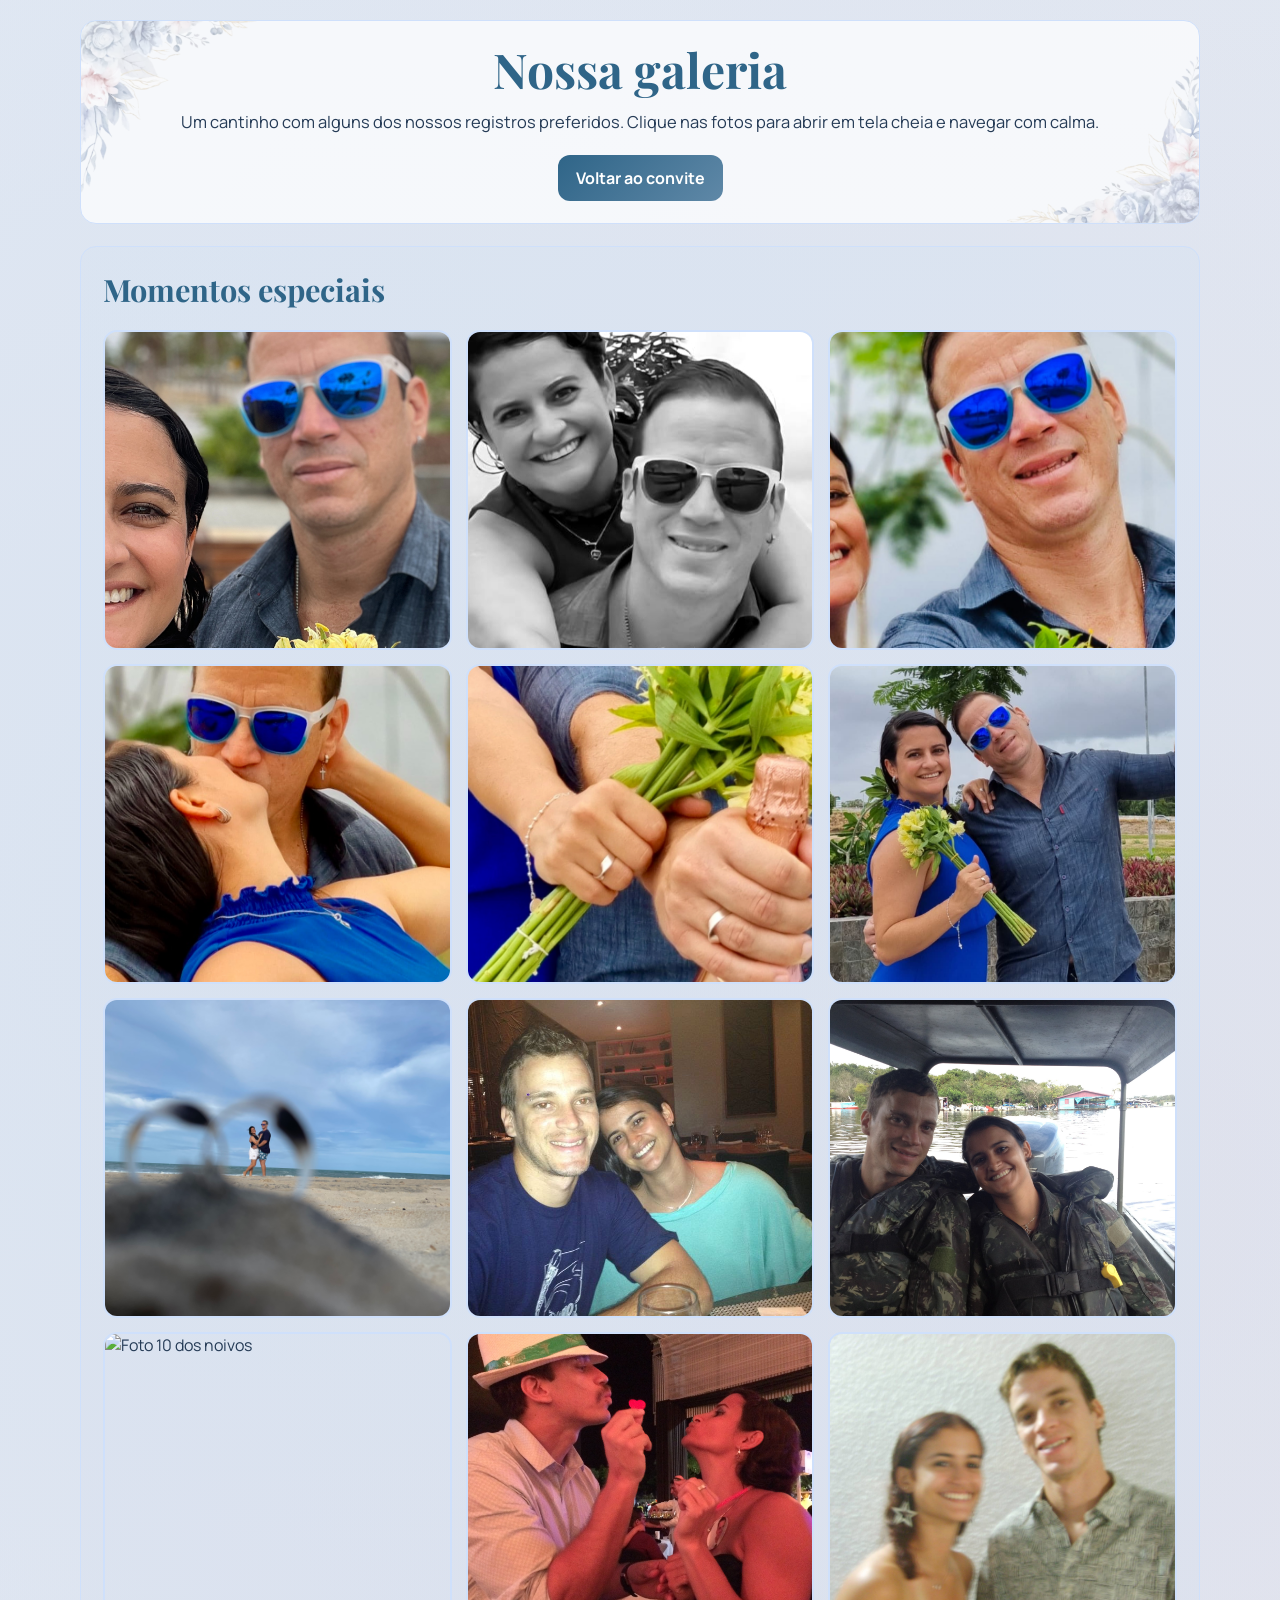
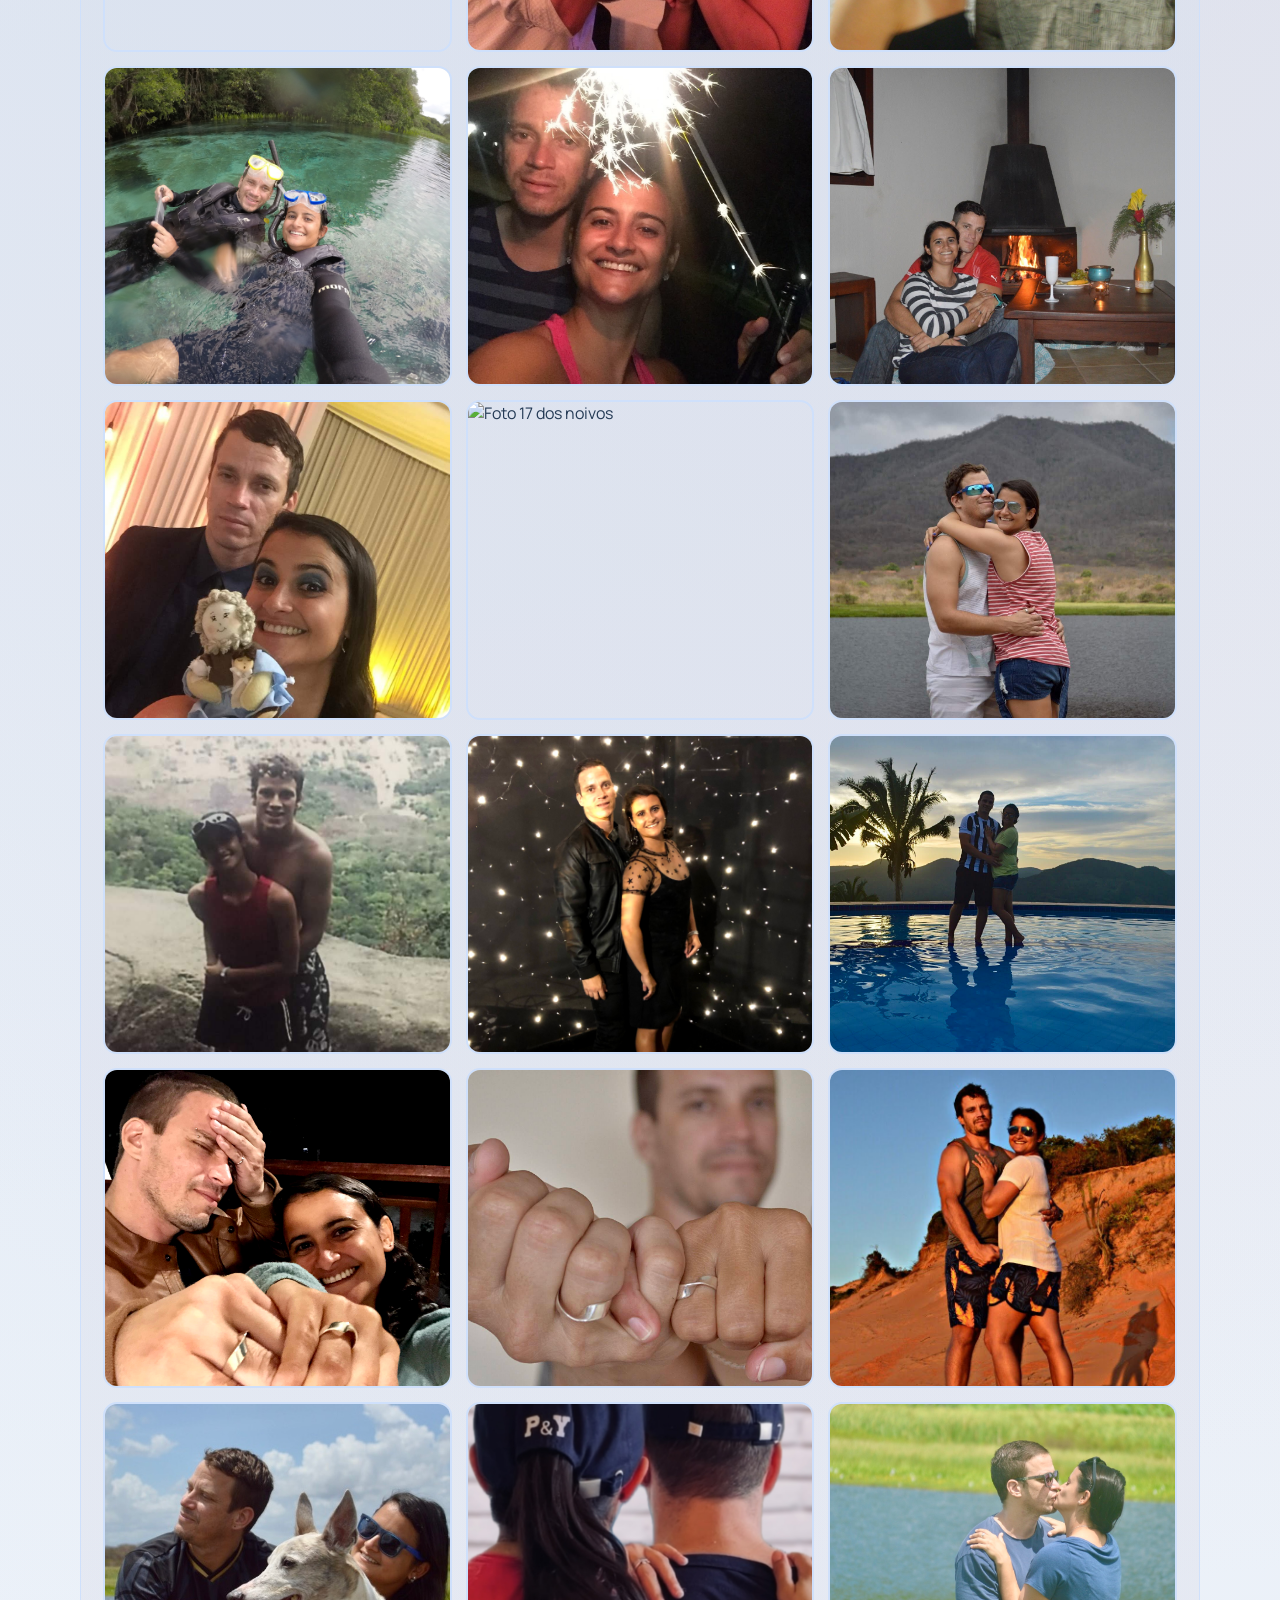
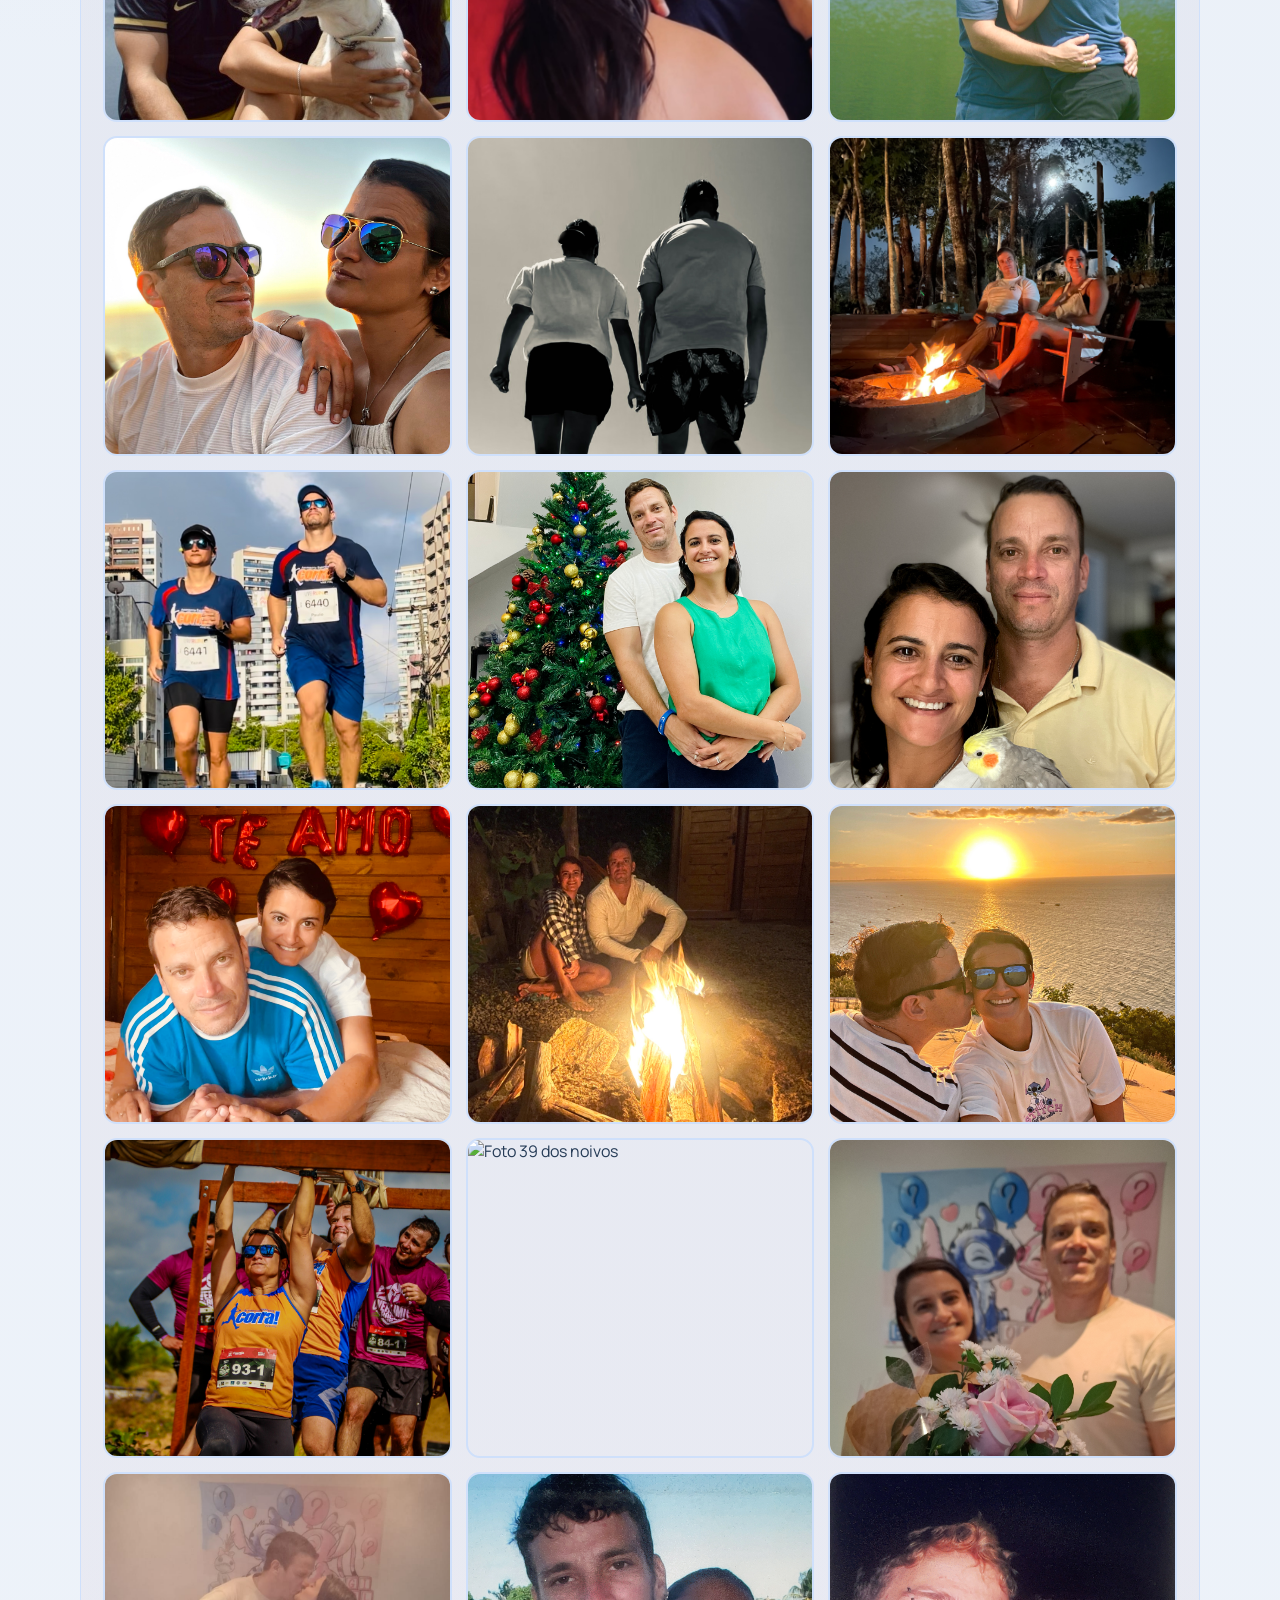
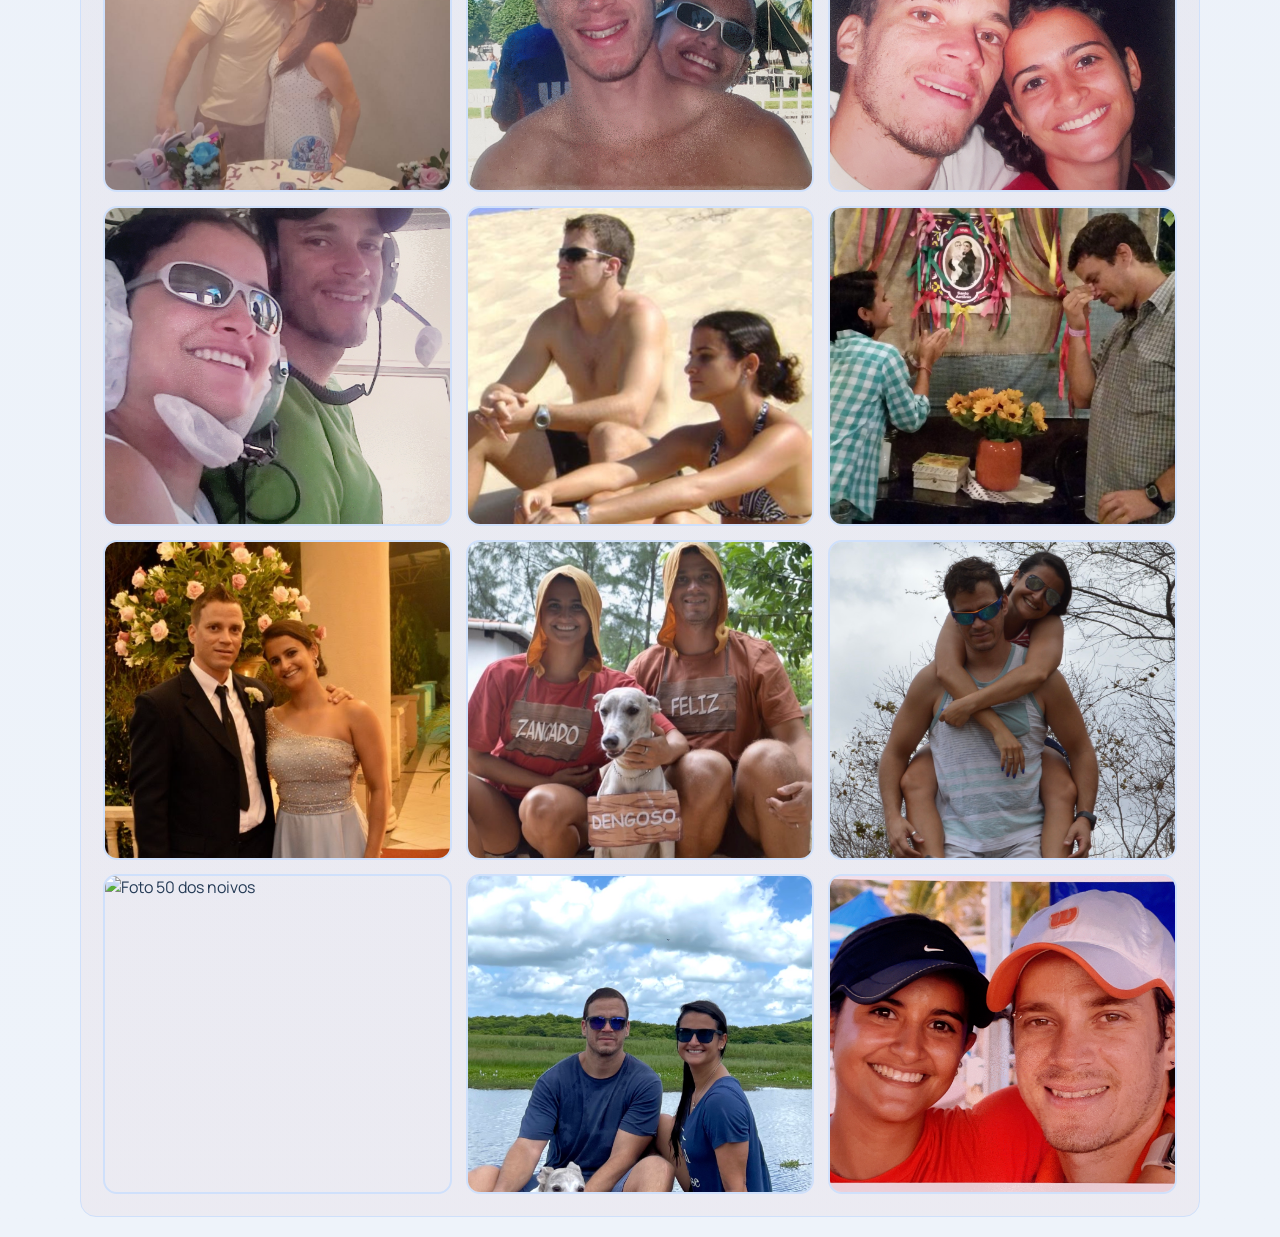
==== galeria.html @ 70fe06fe "Galeria" ====
<!doctype html>
<html lang="pt-BR">
<head>
  <meta charset="UTF-8">
  <meta name="viewport" content="width=device-width, initial-scale=1.0">
  <title>Galeria | Yane & Paulo</title>
  <meta name="description" content="Galeria de fotos de Yane e Paulo.">
  <meta property="og:type" content="website">
  <meta property="og:locale" content="pt_BR">
  <meta property="og:title" content="Galeria | Yane & Paulo">
  <meta property="og:description" content="Veja a galeria de fotos de Yane e Paulo.">
  <meta property="og:image" content="media/YeP.jpeg">
  <meta property="og:image:alt" content="Yane e Paulo">
  <meta property="og:image:width" content="1125">
  <meta property="og:image:height" content="1127">
  <meta name="twitter:card" content="summary_large_image">
  <meta name="twitter:title" content="Galeria | Yane & Paulo">
  <meta name="twitter:description" content="Veja a galeria de fotos de Yane e Paulo.">
  <meta name="twitter:image" content="media/YeP.jpeg">
  <link rel="icon" type="image/svg+xml" href="favicon.svg?v=3">
  <link rel="preconnect" href="https://fonts.googleapis.com">
  <link rel="preconnect" href="https://fonts.gstatic.com" crossorigin>
  <link href="https://fonts.googleapis.com/css2?family=Manrope:wght@400;500;600;700&family=Playfair+Display:wght@500;700&display=swap" rel="stylesheet">
  <link rel="stylesheet" href="styles.css?v=20260310-1">
</head>
<body class="standalone-page-body">
  <main class="gift-page gallery-page">
    <section class="gift-hero gift-section floral-detail">
      <h1 class="gift-intro-title">Nossa galeria</h1>
      <p class="gift-intro-text">Um cantinho com alguns dos nossos registros preferidos. Clique nas fotos para abrir em tela cheia e navegar com calma.</p>
      <a href="index.html" class="gift-btn">Voltar ao convite</a>
    </section>

    <section class="gift-section gift-section-soft" id="fotos">
      <h2 class="gift-section-title">Momentos especiais</h2>

      <div class="gallery-grid gallery-page-grid">
        <img src="./media/galeria/Foto 1.jpg" alt="Foto 1 dos noivos">
        <img src="./media/galeria/Foto 2.jpg" alt="Foto 2 dos noivos">
        <img src="./media/galeria/Foto 3.jpg" alt="Foto 3 dos noivos">
        <img src="./media/galeria/Foto 4.jpg" alt="Foto 4 dos noivos">
        <img src="./media/galeria/Foto 5.jpg" alt="Foto 5 dos noivos">
        <img src="./media/galeria/Foto 6.jpg" alt="Foto 6 dos noivos">
        <img src="./media/galeria/Foto 7.jpg" alt="Foto 7 dos noivos">
        <img src="./media/galeria/Foto 8.jpg" alt="Foto 8 dos noivos">
        <img src="./media/galeria/Foto 9.jpg" alt="Foto 9 dos noivos">
        <img src="./media/galeria/Foto 10.jpg" alt="Foto 10 dos noivos">
        <img src="./media/galeria/Foto 11.jpg" alt="Foto 11 dos noivos">
        <img src="./media/galeria/Foto 12.jpg" alt="Foto 12 dos noivos">
        <img src="./media/galeria/Foto 13.jpg" alt="Foto 13 dos noivos">
        <img src="./media/galeria/Foto 14.jpg" alt="Foto 14 dos noivos">
        <img src="./media/galeria/Foto 15.jpg" alt="Foto 15 dos noivos">
        <img src="./media/galeria/Foto 16.jpg" alt="Foto 16 dos noivos">
        <img src="./media/galeria/Foto 17.jpg" alt="Foto 17 dos noivos">
        <img src="./media/galeria/Foto 18.jpg" alt="Foto 18 dos noivos">
        <img src="./media/galeria/Foto 19.jpg" alt="Foto 19 dos noivos">
        <img src="./media/galeria/Foto 20.jpg" alt="Foto 20 dos noivos" style="object-position: 50% 20%;">
        <img src="./media/galeria/Foto 21.jpg" alt="Foto 21 dos noivos">
        <img src="./media/galeria/Foto 22.jpg" alt="Foto 22 dos noivos">
        <img src="./media/galeria/Foto 23.jpg" alt="Foto 23 dos noivos">
        <img src="./media/galeria/Foto 24.jpg" alt="Foto 24 dos noivos">
        <img src="./media/galeria/Foto 25.jpg" alt="Foto 25 dos noivos">
        <img src="./media/galeria/Foto 27.jpg" alt="Foto 27 dos noivos">
        <img src="./media/galeria/Foto 28.jpg" alt="Foto 28 dos noivos">
        <img src="./media/galeria/Foto 29.jpg" alt="Foto 29 dos noivos">
        <img src="./media/galeria/Foto 30.jpg" alt="Foto 30 dos noivos" style="object-position: 50% 20%;">
        <img src="./media/galeria/Foto 31.jpg" alt="Foto 31 dos noivos">
        <img src="./media/galeria/Foto 32.jpg" alt="Foto 32 dos noivos">
        <img src="./media/galeria/Foto 33.jpg" alt="Foto 33 dos noivos">
        <img src="./media/galeria/Foto 34.jpg" alt="Foto 34 dos noivos" style="object-position: 50% 20%;">
        <img src="./media/galeria/Foto 35.jpg" alt="Foto 35 dos noivos">
        <img src="./media/galeria/Foto 36.jpg" alt="Foto 36 dos noivos">
        <img src="./media/galeria/Foto 37.jpg" alt="Foto 37 dos noivos">
        <img src="./media/galeria/Foto 38.jpg" alt="Foto 38 dos noivos" style="object-position: 50% 20%;">
        <img src="./media/galeria/Foto 39.jpg" alt="Foto 39 dos noivos">
        <img src="./media/galeria/Foto 40.jpg" alt="Foto 40 dos noivos" style="object-position: 50% 20%;">
        <img src="./media/galeria/Foto 41.jpg" alt="Foto 41 dos noivos">
        <img src="./media/galeria/Foto 42.jpg" alt="Foto 42 dos noivos">
        <img src="./media/galeria/Foto 43.jpg" alt="Foto 43 dos noivos">
        <img src="./media/galeria/Foto 44.jpg" alt="Foto 44 dos noivos">
        <img src="./media/galeria/Foto 45.jpg" alt="Foto 45 dos noivos" style="object-position: 50% 10%;">
        <img src="./media/galeria/Foto 46.jpg" alt="Foto 46 dos noivos">
        <img src="./media/galeria/Foto 47.png" alt="Foto 47 dos noivos" style="object-position: 50% 20%;">
        <img src="./media/galeria/Foto 48.jpg" alt="Foto 48 dos noivos" style="object-position: 50% 20%;">
        <img src="./media/galeria/Foto 49.jpg" alt="Foto 49 dos noivos" style="object-position: 50% 20%;">
        <img src="./media/galeria/Foto 50.png" alt="Foto 50 dos noivos" style="object-position: 50% 20%;">
        <img src="./media/galeria/Foto 51.jpg" alt="Foto 51 dos noivos">
        <img src="./media/galeria/Foto 52.jpg" alt="Foto 52 dos noivos">
      </div>
    </section>
  </main>

  <div class="lightbox hidden" id="galleryLightbox" aria-hidden="true" role="dialog" aria-label="Galeria em tela cheia">
    <button class="lightbox-close" id="lightboxClose" aria-label="Fechar galeria">×</button>
    <button class="lightbox-nav prev" id="lightboxPrev" aria-label="Foto anterior">‹</button>
    <figure class="lightbox-figure">
      <img id="lightboxImage" alt="">
      <figcaption id="lightboxCaption"></figcaption>
    </figure>
    <button class="lightbox-nav next" id="lightboxNext" aria-label="Próxima foto">›</button>
  </div>

  <script>
    const galleryImages = Array.from(document.querySelectorAll(".gallery-grid img"));
    const lightbox = document.getElementById("galleryLightbox");
    const lightboxImage = document.getElementById("lightboxImage");
    const lightboxCaption = document.getElementById("lightboxCaption");
    const lightboxClose = document.getElementById("lightboxClose");
    const lightboxPrev = document.getElementById("lightboxPrev");
    const lightboxNext = document.getElementById("lightboxNext");

    let currentGalleryIndex = 0;

    const renderLightboxImage = () => {
      const image = galleryImages[currentGalleryIndex];
      if (!image) return;
      lightboxImage.src = image.src;
      lightboxImage.alt = image.alt;
      lightboxCaption.textContent = `${image.alt} (${currentGalleryIndex + 1}/${galleryImages.length})`;
    };

    const openLightbox = (index) => {
      currentGalleryIndex = index;
      renderLightboxImage();
      lightbox.classList.remove("hidden");
      lightbox.setAttribute("aria-hidden", "false");
      document.body.classList.add("lightbox-open");
    };

    const closeLightbox = () => {
      lightbox.classList.add("hidden");
      lightbox.setAttribute("aria-hidden", "true");
      document.body.classList.remove("lightbox-open");
    };

    const goToPreviousImage = () => {
      currentGalleryIndex = (currentGalleryIndex - 1 + galleryImages.length) % galleryImages.length;
      renderLightboxImage();
    };

    const goToNextImage = () => {
      currentGalleryIndex = (currentGalleryIndex + 1) % galleryImages.length;
      renderLightboxImage();
    };

    galleryImages.forEach((image, index) => {
      image.addEventListener("click", () => openLightbox(index));
    });

    lightboxClose.addEventListener("click", closeLightbox);
    lightboxPrev.addEventListener("click", goToPreviousImage);
    lightboxNext.addEventListener("click", goToNextImage);

    lightbox.addEventListener("click", (event) => {
      if (event.target === lightbox) closeLightbox();
    });

    document.addEventListener("keydown", (event) => {
      if (lightbox.classList.contains("hidden")) return;
      if (event.key === "Escape") closeLightbox();
      if (event.key === "ArrowLeft") goToPreviousImage();
      if (event.key === "ArrowRight") goToNextImage();
    });
  </script>
</body>
</html>
---- styles.css ----
:root {
  --white: 255 255 255;
  --black: 0 0 0;
  --bg: 238 243 250;
  --surface: 249 252 255;
  --primary: 47 101 136;
  --primary-2: 95 136 167;
  --primary-dark: 39 77 106;
  --text: 37 59 86;
  --muted: 111 128 152;
  --border: 207 224 251;
  --sky: 216 227 241;
  --rose: 223 197 206;
  --success: 56 163 98;
  --info: 21 94 176;
  --focus: 122 171 240;
  --shadow: 0 16px 45px rgb(var(--primary) / 0.16);
  --radius: 18px;
  --nav-width: 280px;
}

* {
  box-sizing: border-box;
}

[hidden] {
  display: none !important;
}

html {
  scroll-behavior: smooth;
}

body {
  margin: 0;
  font-family: "Manrope", sans-serif;
  color: rgb(var(--text));
  background:
    radial-gradient(circle at 20% 15%, rgb(var(--sky) / 0.9) 0%, transparent 45%),
    radial-gradient(circle at 85% 20%, rgb(var(--rose) / 0.38) 0%, transparent 40%),
    linear-gradient(180deg, rgb(var(--sky) / 0.58) 0%, rgb(var(--bg)) 100%);
}

body.standalone-page-body {
  min-height: 100vh;
  padding: 20px;
}

body.pre-reveal {
  overflow: hidden;
}

body.pre-reveal .topbar,
body.pre-reveal .content,
body.pre-reveal .site-footer {
  opacity: 0;
  transform: translateY(22px) scale(0.99);
  filter: blur(4px);
  pointer-events: none;
}

body.site-revealed .topbar,
body.site-revealed .content,
body.site-revealed .site-footer {
  opacity: 1;
  transform: none;
  filter: none;
  transition: opacity 0.85s ease, transform 0.85s ease, filter 0.85s ease;
}

.splash-screen {
  position: fixed;
  inset: 0;
  z-index: 120;
  --splash-rest-width: var(--nav-width);
  display: grid;
  place-items: center;
  padding: 20px;
  background: linear-gradient(165deg, rgb(var(--primary-dark)) 0%, rgb(var(--primary)) 100%);
  isolation: isolate;
  clip-path: inset(0 0 0 0);
  transition: clip-path 1.2s cubic-bezier(0.22, 0.74, 0.16, 1), opacity 0.35s ease;
  box-shadow: 14px 0 28px rgb(var(--primary-dark) / 0.24);
}

.splash-screen::after {
  content: "";
  position: absolute;
  width: clamp(130px, 45vw, 600px);
  height: clamp(130px, 45vw, 600px);
  background-size: contain;
  background-repeat: no-repeat;
  opacity: 0.32;
  pointer-events: none;
  z-index: 1;
  filter: saturate(0.8) brightness(1.15);
}

.splash-screen::after {
  right: 0px;
  bottom: -75px;
  background-image: url("media/flores-base.png");
}

.envelope-stage {
  display: none;
}

.envelope-paper {
  display: none;
}

.envelope-flap-top,
.envelope-flap-bottom {
  display: none;
}

.envelope-flap-top {
  display: none;
}

.envelope-flap-bottom {
  display: none;
}

.splash-content {
  position: relative;
  z-index: 3;
  display: grid;
  justify-items: center;
  gap: 16px;
  text-align: center;
  transition: opacity 0.45s ease, transform 0.45s ease;
}

.splash-seal {
  width: clamp(126px, 20vw, 196px);
  aspect-ratio: 1;
  border-radius: 50%;
  border: 4px solid rgb(var(--white) / 0.96);
  box-shadow:
    0 20px 46px rgb(var(--black) / 0.26),
    0 0 0 2px rgb(var(--white) / 0.24);
  background: url("media/YeP.jpeg") center/cover no-repeat;
  cursor: pointer;
  transition: transform 0.3s ease, box-shadow 0.3s ease;
  animation: seal-float 2.8s ease-in-out infinite;
}

.splash-seal:hover,
.splash-seal:focus-visible {
  transform: scale(1.04);
  box-shadow:
    0 24px 56px rgb(var(--black) / 0.32),
    0 0 0 3px rgb(var(--white) / 0.35);
}

.splash-seal:focus-visible {
  outline: none;
}

.splash-hint {
  margin: 0;
  font-size: clamp(0.88rem, 1.7vw, 1rem);
  letter-spacing: 0.06em;
  text-transform: none;
  color: rgb(var(--white) / 0.94);
  font-weight: 600;
  text-shadow: 0 8px 20px rgb(var(--black) / 0.26);
}

.splash-screen.opening .splash-content {
  opacity: 0;
  transform: translateY(-8px) scale(0.96);
}

.splash-screen.opening {
  clip-path: inset(0 calc(100% - var(--splash-rest-width)) 0 0);
}

.splash-screen.revealed {
  opacity: 0;
  pointer-events: none;
}

@keyframes seal-float {
  0%, 100% {
    transform: translateY(0);
  }
  50% {
    transform: translateY(-6px);
  }
}

.topbar {
  display: none;
}

.sidebar {
  position: fixed;
  top: 0;
  left: 0;
  width: var(--nav-width);
  height: 100vh;
  padding: 28px 20px;
  background: linear-gradient(165deg, rgb(var(--primary-dark)) 0%, rgb(var(--primary)) 100%);
  color: rgb(var(--white));
  z-index: 20;
  box-shadow: 12px 0 30px rgb(var(--primary-dark) / 0.24);
}

.brand {
  width: 58px;
  height: 58px;
  border-radius: 50%;
  display: grid;
  place-content: center;
  background-image: url("media/YeP.jpeg");
  background-size: cover;
  background-position: center 52%;
  background-color: rgb(var(--white) / 0.12);
  border: 1px solid rgb(var(--white) / 0.3);
  font-family: "Playfair Display", serif;
  font-weight: 700;
  letter-spacing: 0.04em;
  color: transparent;
  font-size: 0;
  overflow: hidden;
}

.brand-desktop {
  margin-bottom: 26px;
}

.sidebar nav {
  display: flex;
  flex-direction: column;
  gap: 8px;
}

.nav-link {
  text-decoration: none;
  color: rgb(var(--white) / 0.9);
  padding: 12px 13px;
  border-radius: 12px;
  display: flex;
  align-items: center;
  gap: 12px;
  font-size: 0.95rem;
  transition: background 0.25s ease, transform 0.2s ease;
}

.nav-link .icon {
  width: 24px;
  height: 24px;
  display: inline-flex;
  align-items: center;
  justify-content: center;
}

.nav-link svg {
  width: 20px;
  height: 20px;
  stroke: currentColor;
  stroke-width: 1.6;
}

.nav-link:hover,
.nav-link.active {
  background: rgb(var(--white) / 0.2);
}

.nav-link:active {
  transform: translateY(1px);
}

.content {
  margin-left: var(--nav-width);
  padding: 36px 36px 56px;
}

.section {
  background: rgb(var(--white) / 0.78);
  backdrop-filter: blur(2px);
  border: 1px solid rgb(var(--border));
  border-radius: calc(var(--radius) + 2px);
  margin-bottom: 22px;
  padding: 36px;
  box-shadow: var(--shadow);
}

.floral-detail {
  position: relative;
  overflow: hidden;
}

.floral-detail::before,
.floral-detail::after {
  content: "";
  position: absolute;
  width: clamp(120px, 16vw, 200px);
  height: clamp(120px, 16vw, 200px);
  pointer-events: none;
  z-index: 0;
  opacity: 0.35;
  background-repeat: no-repeat;
  background-size: contain;
}

.floral-detail::before {
  top: -8px;
  left: -8px;
  background-image: url("media/flores-topo.png");
}

.floral-detail::after {
  right: -8px;
  bottom: -25px;
  background-image: url("media/flores-base.png");
}

.floral-detail > * {
  position: relative;
  z-index: 1;
}

.section h2 {
  font-family: "Playfair Display", serif;
  font-size: clamp(1.65rem, 2.2vw, 2.2rem);
  margin: 0 0 20px;
  color: rgb(var(--primary));
}

.home {
  position: relative;
  overflow: hidden;
  padding: 0;
  min-height: 82vh;
  display: grid;
  place-items: flex-end center;
}

.hero-image-wrap {
  position: absolute;
  inset: 0;
  min-height: auto;
  border-radius: inherit;
  overflow: hidden;
  z-index: 0;
}

.hero-image-wrap img {
  width: 100%;
  height: 100%;
  object-fit: cover;
  display: block;
}

.hero-text h1 {
  font-family: "Playfair Display", serif;
  font-size: clamp(2.8rem, 5vw, 5.8rem);
  margin: 0;
  line-height: 0.95;
  color: rgb(var(--white));
  text-shadow: 0 10px 28px rgb(var(--black) / 0.45);
}

.hero-text p {
  margin: 20px 0 0;
  font-size: clamp(1rem, 1.4vw, 1.35rem);
  font-weight: 600;
  color: rgb(var(--sky) / 0.98);
  letter-spacing: 0.12em;
  text-transform: uppercase;
  text-shadow: 0 8px 18px rgb(var(--black) / 0.4);
}

.hero-countdown {
  margin-top: 16px;
  padding: 12px;
  border-radius: 12px;
  border: 1px solid rgb(var(--white) / 0.45);
  background: rgb(var(--primary-dark) / 0.62);
  color: rgb(var(--white));
  text-shadow: 0 6px 14px rgb(var(--black) / 0.38);
}

.hero-countdown.state-today {
  background: rgb(var(--success) / 0.34);
  border-color: rgb(var(--success) / 0.65);
  font-weight: 800;
  letter-spacing: 0.05em;
  text-transform: uppercase;
}

.hero-countdown.state-after {
  background: rgb(var(--info) / 0.42);
  border-color: rgb(var(--info) / 0.7);
  font-weight: 800;
  letter-spacing: 0.05em;
  text-transform: uppercase;
}

.countdown-grid {
  display: grid;
  grid-template-columns: repeat(4, minmax(0, 1fr));
  gap: 8px;
}

.countdown-item {
  border-radius: 9px;
  padding: 8px 6px;
  background: rgb(var(--white) / 0.14);
  border: 1px solid rgb(var(--white) / 0.25);
  display: grid;
  gap: 2px;
}

.countdown-value {
  font-size: clamp(1.15rem, 2vw, 1.5rem);
  font-weight: 800;
  line-height: 1;
  font-variant-numeric: tabular-nums;
  letter-spacing: 0.02em;
}

.countdown-label {
  font-size: 0.72rem;
  text-transform: uppercase;
  letter-spacing: 0.08em;
  opacity: 0.95;
}

.hero-text {
  position: relative;
  z-index: 2;
  text-align: center;
  padding: 26px 28px;
  border-radius: 16px;
  background: rgb(var(--primary) / 0.28);
  border: 1px solid rgb(var(--white) / 0.32);
  backdrop-filter: blur(3px);
}

.story-card {
  border-left: 5px solid rgb(var(--primary-2));
  padding: 18px 18px 18px 22px;
  background: linear-gradient(90deg, rgb(var(--sky) / 0.42) 0%, rgb(var(--white)) 100%);
  border-radius: 12px;
}

.story-card p {
  line-height: 1.8;
  margin: 0 0 15px;
}

.story-card p:last-child {
  margin-bottom: 0;
}

.video-frame {
  margin-inline: auto;
  width: min(420px, 100%);
  border-radius: 26px;
  overflow: hidden;
  border: 8px solid rgb(var(--sky));
  background: rgb(var(--sky));
}

.video-frame video {
  width: 100%;
  aspect-ratio: 9 / 16;
  object-fit: contain;
  background: rgb(var(--primary-dark));
  display: block;
}

.gallery-grid {
  display: grid;
  grid-template-columns: repeat(2, minmax(0, 1fr));
  gap: 14px;
}

.gallery-cta {
  display: flex;
  justify-content: center;
  margin-top: 18px;
}

.gallery-grid img {
  width: 100%;
  height: 260px;
  border-radius: 14px;
  object-fit: cover;
  border: 2px solid rgb(var(--border));
  cursor: zoom-in;
}

.lightbox {
  position: fixed;
  inset: 0;
  z-index: 60;
  background: rgb(var(--primary-dark) / 0.92);
  display: grid;
  grid-template-columns: auto 1fr auto;
  align-items: center;
  gap: 12px;
  padding: 24px;
}

.lightbox.hidden {
  display: none;
}

.lightbox-figure {
  margin: 0;
  display: grid;
  justify-items: center;
  gap: 12px;
}

.lightbox-figure img {
  max-width: min(1200px, 88vw);
  max-height: 78vh;
  width: auto;
  height: auto;
  border-radius: 14px;
  object-fit: contain;
  border: 2px solid rgb(var(--white) / 0.22);
}

.lightbox-figure figcaption {
  color: rgb(var(--white));
  font-weight: 600;
}

.lightbox-close,
.lightbox-nav {
  border: 0;
  cursor: pointer;
  color: rgb(var(--white));
  background: rgb(var(--white) / 0.14);
  border: 1px solid rgb(var(--white) / 0.28);
}

.lightbox-close {
  position: absolute;
  top: 18px;
  right: 20px;
  width: 46px;
  height: 46px;
  border-radius: 50%;
  font-size: 1.7rem;
  line-height: 1;
}

.lightbox-nav {
  width: 48px;
  height: 48px;
  border-radius: 50%;
  font-size: 2rem;
  display: grid;
  place-items: center;
}

.lightbox-close:hover,
.lightbox-nav:hover {
  background: rgb(var(--white) / 0.22);
}

body.lightbox-open {
  overflow: hidden;
}


.info-grid {
  display: grid;
  grid-template-columns: repeat(2, minmax(0, 1fr));
  gap: 16px;
}

.info-card {
  background: rgb(var(--sky) / 0.24);
  border: 1px solid rgb(var(--border));
  border-radius: 14px;
  padding: 20px;
}

.info-card h3,
.map-card h3 {
  margin: 12px 0;
  color: rgb(var(--primary));
  font-family: "Playfair Display", serif;
}

.info-card p {
  margin: 0 0 10px;
  line-height: 1.6;
}

.maps-grid {
  display: grid;
  grid-template-columns: repeat(2, minmax(0, 1fr));
  gap: 16px;
}

.map-card {
  background: rgb(var(--sky) / 0.24);
  border: 1px solid rgb(var(--border));
  border-radius: 14px;
  padding: 16px;
}

.map-card img {
  width: 100%;
  height: 320px;
  object-fit: cover;
  border-radius: 12px;
}

.map-btn,
.gift-btn,
.rsvp-form button {
  display: inline-flex;
  justify-content: center;
  align-items: center;
  padding: 12px 18px;
  border-radius: 12px;
  border: 0;
  text-decoration: none;
  cursor: pointer;
  font-weight: 700;
  background: linear-gradient(135deg, rgb(var(--primary)) 0%, rgb(var(--primary-2)) 100%);
  color: rgb(var(--white));
  transition: filter 0.2s ease, transform 0.15s ease;
}

.map-btn {
  margin: 4px 0 12px;
}

.gift-btn {
  margin-top: 18px;
}

.map-btn:hover,
.gift-btn:hover,
.rsvp-form button:hover {
  filter: brightness(1.05);
}

.map-btn:active,
.gift-btn:active,
.rsvp-form button:active {
  transform: translateY(1px);
}

.rsvp-form {
  display: grid;
  gap: 10px;
  max-width: 560px;
}

.rsvp-callout {
  position: relative;
  margin: 0 0 22px;
  padding: 24px 20px 20px;
  text-align: center;
  border-radius: 16px;
  border: 1px solid rgb(var(--border));
  background:
    linear-gradient(145deg, rgb(var(--surface)) 0%, rgb(var(--white)) 55%, rgb(var(--surface)) 100%);
  box-shadow: 0 12px 30px rgb(var(--primary) / 0.12);
}

.rsvp-callout::before,
.rsvp-callout::after {
  content: "";
  position: absolute;
  top: 50%;
  width: 72px;
  height: 1px;
  background: linear-gradient(90deg, transparent, rgb(var(--primary-2) / 0.52));
}

.rsvp-callout::before {
  left: 24px;
  transform: translateY(-50%);
}

.rsvp-callout::after {
  right: 24px;
  transform: translateY(-50%) rotate(180deg);
}

.rsvp-callout-tag {
  display: inline-block;
  margin-bottom: 10px;
  padding: 6px 12px;
  border-radius: 999px;
  font-size: 0.74rem;
  text-transform: uppercase;
  letter-spacing: 0.12em;
  font-weight: 700;
  color: rgb(var(--primary-dark));
  background: rgb(var(--sky));
}

.rsvp-callout-title {
  margin: 0;
  font-family: "Playfair Display", serif;
  font-size: clamp(1.3rem, 2.4vw, 1.95rem);
  line-height: 1.2;
  color: rgb(var(--primary));
}

.rsvp-callout-deadline {
  margin: 12px 0 0;
  display: inline-block;
  padding: 9px 14px;
  border-radius: 12px;
  font-size: 1.03rem;
  color: rgb(var(--muted));
  font-weight: 600;
  background: rgb(var(--surface));
  border: 1px solid rgb(var(--border));
  text-transform: uppercase;
}

.rsvp-callout-deadline strong {
  color: rgb(var(--primary));
  font-weight: 700;
}

.rsvp-callout-deadline.is-closed {
  text-transform: none;
  letter-spacing: 0;
}

.rsvp-layout {
  display: grid;
  grid-template-columns: minmax(0, 1fr) 1fr;
  gap: 22px;
  align-items: flex-start;
}

.rsvp-photo-wrap {
  border-radius: 14px;
  overflow: hidden;
  border: 1px solid rgb(var(--border));
  background: rgb(var(--sky));
  min-height: 100%;
}

.rsvp-photo-wrap img {
  width: 100%;
  height: 100%;
  min-height: 520px;
  object-fit: cover;
  display: block;
}

.field {
  position: relative;
  height: 56px;
}

.rsvp-form input,
.rsvp-form select {
  width: 100%;
  height: 100%;
  border: 1px solid rgb(var(--border));
  border-radius: 10px;
  padding: 20px 12px 8px;
  font: inherit;
  line-height: 1.2;
  color: rgb(var(--text));
  background: rgb(var(--white));
  outline: none;
  transition: border-color 0.2s ease, box-shadow 0.2s ease;
}

.rsvp-form select {
  appearance: none;
  background-image:
    linear-gradient(45deg, transparent 50%, rgb(var(--muted)) 50%),
    linear-gradient(135deg, rgb(var(--muted)) 50%, transparent 50%);
  background-position:
    calc(100% - 18px) calc(50% + 2px),
    calc(100% - 12px) calc(50% + 2px);
  background-size: 6px 6px, 6px 6px;
  background-repeat: no-repeat;
}

.rsvp-layout button {
  font-size: 16px;
}


.field label {
  position: absolute;
  top: 50%;
  left: 12px;
  transform: translateY(-50%);
  color: rgb(var(--muted));
  font-size: 0.95rem;
  pointer-events: none;
  background: rgb(var(--white));
  padding: 0 5px;
  z-index: 1;
  transition: top 0.2s ease, transform 0.2s ease, font-size 0.2s ease, color 0.2s ease;
}

.rsvp-form input:focus,
.rsvp-form select:focus {
  border-color: rgb(var(--focus));
  box-shadow: 0 0 0 3px rgb(var(--focus) / 0.2);
}

.rsvp-form input:focus + label,
.rsvp-form input:not(:placeholder-shown) + label,
.rsvp-form select:focus + label,
.rsvp-form select:valid + label {
  top: -15%;
  transform: translateY(0);
  font-size: 0.72rem;
  color: rgb(var(--primary));
}

.children-box {
  margin-top: 10px;
  padding: 12px;
  border: 1px solid rgb(var(--border));
  border-radius: 10px;
  background: rgb(var(--surface));
  display: grid;
  gap: 10px;
}

.children-list {
  display: grid;
  gap: 10px;
}

.memories-upload {
  text-align: center;
}

.memories-lead {
  margin: 0 auto 16px;
  max-width: 760px;
  color: rgb(var(--primary-dark));
  line-height: 1.65;
  font-size: 1.05rem;
}

.memories-steps {
  display: grid;
  grid-template-columns: repeat(3, minmax(0, 1fr));
  gap: 12px;
  margin: 0 0 18px;
}

.memories-step {
  margin: 0;
  padding: 14px 12px;
  border: 1px solid rgb(var(--border));
  border-radius: 12px;
  background: rgb(var(--surface));
  text-align: left;
  display: grid;
  grid-template-columns: 34px minmax(0, 1fr);
  align-items: center;
  gap: 10px;
}

.memories-step span {
  width: 34px;
  height: 34px;
  border-radius: 50%;
  display: inline-grid;
  place-items: center;
  font-weight: 800;
  color: rgb(var(--white));
  background: linear-gradient(135deg, rgb(var(--primary)) 0%, rgb(var(--primary-2)) 100%);
}

.memories-step p {
  margin: 0;
  color: rgb(var(--text));
  line-height: 1.45;
}

.memories-upload-btn {
  display: inline-flex;
  justify-content: center;
  align-items: center;
  min-height: 60px;
  padding: 14px 22px;
  border-radius: 14px;
  text-decoration: none;
  font-weight: 800;
  font-size: 1.05rem;
  letter-spacing: 0.01em;
  background: linear-gradient(135deg, rgb(var(--primary)) 0%, rgb(var(--primary-2)) 100%);
  color: rgb(var(--white));
  box-shadow: 0 14px 28px rgb(var(--primary) / 0.22);
  transition: transform 0.16s ease, filter 0.2s ease;
}

.memories-upload-btn:hover {
  filter: brightness(1.05);
}

.memories-upload-btn:active {
  transform: translateY(1px);
}

.memories-qr {
  margin: 18px auto 0;
  width: 100%;
  display: flex;
  flex-direction: column;
  justify-content: center;
  align-items: center;
  padding: 12px;
  border: 1px solid rgb(var(--border));
  border-radius: 14px;
  background: rgb(var(--white));
}

.memories-qr-code {
  position: relative;
  width: clamp(170px, 34vw, 220px);
}

.memories-qr-image {
  width: 100%;
  height: auto;
  display: block;
  border-radius: 10px;
}

.memories-qr-logo {
  position: absolute;
  top: 50%;
  left: 50%;
  width: 27%;
  max-width: 62px;
  aspect-ratio: 1;
  transform: translate(-50%, -50%);
  border-radius: 50%;
  border: 4px solid rgb(var(--white));
  box-shadow: 0 6px 18px rgb(var(--primary) / 0.24);
  object-fit: cover;
}

.memories-qr figcaption {
  margin-top: 10px;
  color: rgb(var(--primary));
  font-size: 0.95rem;
  line-height: 1.4;
}

.memories-help {
  margin: 14px 0 0;
  color: rgb(var(--muted));
  font-size: 0.98rem;
}

.children-row {
  display: grid;
  grid-template-columns: 1fr 1fr;
  gap: 10px;
}

.hidden {
  display: none;
}

.site-footer {
  margin-left: var(--nav-width);
  padding: 22px 36px 34px;
  display: flex;
  flex-direction: column;
  align-items: center;
  justify-content: center;
  gap: 14px;
  color: rgb(var(--primary));
}

.site-footer a {
  color: rgb(var(--primary));
  text-decoration: none;
  font-weight: 600;
}

.footer-monogram {
  width: 44px;
  height: 44px;
  border-radius: 50%;
  display: grid;
  place-content: center;
  background-image: url("media/YeP.jpeg");
  background-size: cover;
  background-position: center 52%;
  background-color: rgb(var(--sky) / 0.5);
  border: 1px solid rgb(var(--primary-2) / 0.28);
  color: transparent;
  font-size: 0;
  overflow: hidden;
}

.site-footer p {
  margin: 0;
  font-size: 0.95rem;
}

.gift-intro-title {
  margin: 0 0 12px;
  color: rgb(var(--primary));
  font-family: "Playfair Display", serif;
  font-size: clamp(2rem, 4.5vw, 3rem);
  line-height: 1.1;
}

.gift-intro-text {
  margin: 0;
  line-height: 1.75;
  font-size: 1.03rem;
  color: rgb(var(--text));
}

.gift-intro-highlight {
  display: inline-block;
  font-weight: 800;
  color: rgb(var(--primary));
  background: rgb(var(--sky) / 0.9);
  border: 1px solid rgb(var(--primary-2) / 0.22);
  border-radius: 8px;
  padding: 0 8px;
}

.gift-page {
  width: min(980px, 100%);
  margin: 0 auto;
  display: grid;
  gap: 22px;
}

.gallery-page {
  width: min(1120px, 100%);
}

.gallery-page-grid {
  grid-template-columns: repeat(3, minmax(0, 1fr));
}

.gallery-page-grid img {
  height: 320px;
}

.gift-hero {
  text-align: center;
  padding: 8px 8px 0;
}

.gift-hero .gift-btn {
  margin-top: 18px;
}

.gift-sections-nav {
  position: sticky;
  top: 12px;
  z-index: 9;
  display: flex;
  flex-wrap: wrap;
  gap: 8px;
  justify-content: center;
  padding: 10px;
  border-radius: 12px;
  border: 1px solid rgb(var(--border));
  background: rgb(var(--surface) / 0.96);
  backdrop-filter: blur(4px);
}

.gift-sections-nav a {
  text-decoration: none;
  color: rgb(var(--primary));
  font-weight: 700;
  font-size: 0.95rem;
  padding: 8px 12px;
  border-radius: 10px;
  border: 1px solid rgb(var(--border));
  background: rgb(var(--white));
}

.gift-sections-nav a:hover {
  background: rgb(var(--border));
}

.gift-page section[id] {
  scroll-margin-top: 88px;
}

.gift-section {
  background: rgb(var(--white) / 0.72);
  border: 1px solid rgb(var(--border));
  border-radius: 16px;
  padding: 22px;
}

.gift-section-soft {
  background: linear-gradient(180deg, rgb(var(--sky) / 0.55) 0%, rgb(var(--rose) / 0.18) 100%);
}

.gift-section-title {
  margin: 0 0 20px 0;
  font-family: "Playfair Display", serif;
  color: rgb(var(--primary));
  font-size: clamp(1.4rem, 2.4vw, 2rem);
}

.gift-section-title span {
  font-size: 0.75em;
  color: rgb(var(--primary));
}

.gift-section-subtitle {
  margin: 8px 0 0;
  color: rgb(var(--text));
}

.gift-category {
  margin: 20px 0 10px;
  color: rgb(var(--primary-2));
  font-size: 1.04rem;
}

.gift-grid {
  display: grid;
  grid-template-columns: repeat(3, minmax(0, 1fr));
  gap: 10px;
}

.gift-item {
  border: 1px solid rgb(var(--border));
  background: rgb(var(--white));
  border-radius: 12px;
  padding: 12px 10px;
  text-align: center;
}

.gift-item img {
  width: 100%;
  aspect-ratio: 1 / 1;
  object-fit: contain;
  border-radius: 10px;
  border: 1px solid rgb(var(--border));
  background: rgb(var(--white));
  margin-bottom: 8px;
}

.gift-item strong {
  display: block;
  font-size: 0.92rem;
  color: rgb(var(--primary-dark));
}

.gift-item span {
  display: block;
  margin-top: 5px;
  font-weight: 700;
  color: rgb(var(--primary));
}

.gift-link {
  display: inline-block;
  margin-top: 6px;
  font-weight: 700;
  text-transform: uppercase;
  color: rgb(var(--primary));
  text-decoration: underline;
}

.gift-final .gift-section-title {
  text-align: center;
  font-size: clamp(2rem, 5vw, 3.6rem);
}

.gift-final-content {
  max-width: 760px;
  margin: 14px auto 0;
  color: rgb(var(--primary-dark));
}

.gift-final-content p {
  margin: 0 0 18px;
  font-size: 1.08rem;
  line-height: 1.45;
}

.gift-final-note {
  font-size: 0.95rem;
  color: rgb(var(--primary));
}

.gift-final-thanks {
  margin-top: 8px;
  text-align: center;
  font-family: "Playfair Display", serif;
  font-size: clamp(2rem, 4vw, 3.6rem);
  color: rgb(var(--primary));
}

@media (max-width: 1024px) {
  .home {
    min-height: 72vh;
  }

  .info-grid,
  .maps-grid {
    grid-template-columns: 1fr;
  }

  .rsvp-layout {
    grid-template-columns: 1fr;
  }

  .rsvp-photo-wrap img {
    min-height: 320px;
    max-height: 420px;
    object-fit: contain;
  }

  .rsvp-callout::before,
  .rsvp-callout::after {
    display: none;
  }

  .children-row {
    grid-template-columns: 1fr;
  }

  .memories-steps {
    grid-template-columns: 1fr;
  }
}

@media (max-width: 860px) {
  .topbar {
    position: fixed;
    top: 0;
    left: 0;
    width: 100%;
    height: 72px;
    display: flex;
    align-items: center;
    justify-content: space-between;
    padding: 0 16px;
    background: linear-gradient(90deg, rgb(var(--primary-dark)) 0%, rgb(var(--primary)) 100%);
    color: rgb(var(--white));
    z-index: 30;
    box-shadow: 0 8px 20px rgb(var(--primary-dark) / 0.28);
  }

  .menu-btn {
    width: 42px;
    height: 42px;
    border: 1px solid rgb(var(--white) / 0.35);
    border-radius: 10px;
    background: rgb(var(--white) / 0.1);
    display: grid;
    place-content: center;
    gap: 4px;
    cursor: pointer;
  }

  .menu-btn span {
    display: block;
    width: 18px;
    height: 2px;
    background: rgb(var(--white));
  }

  .sidebar {
    left: 0;
    right: auto;
    top: 72px;
    width: 100vw;
    height: calc(100vh - 72px);
    padding-top: 18px;
    transform: translateY(-110%);
    transition: transform 0.25s ease;
    z-index: 25;
    overflow-y: auto;
  }

  .sidebar.open {
    transform: translateY(0);
  }

  .brand-desktop {
    display: none;
  }

  .content {
    margin-left: 0;
    padding: 86px 14px 40px;
  }

  .site-footer {
    margin-left: 0;
    padding: 8px 14px 28px;
    flex-direction: column;
    text-align: center;
  }

  .gift-grid {
    grid-template-columns: repeat(2, minmax(0, 1fr));
  }

  .gift-section {
    padding: 18px 14px;
  }

  .gift-sections-nav {
    top: 84px;
  }

  body.menu-open {
    overflow: hidden;
  }

  .section {
    padding: 20px 16px;
  }

  .home {
    min-height: 90vh;
    place-items: end center;
    padding-bottom: 8px;
  }

  .hero-image-wrap img {
    object-position: 45% 22%;
  }

  .hero-text {
    width: calc(100% - 22px);
    margin: 0 11px 12px;
    padding: 16px 14px;
    background: rgb(var(--primary-dark) / 0.5);
  }

  .hero-text h1 {
    font-size: clamp(2.4rem, 10vw, 3.6rem);
  }

  .hero-text p {
    margin-top: 12px;
    font-size: 1.05rem;
  }

  .gallery-grid {
    grid-template-columns: 1fr;
  }

  .gallery-grid img {
    height: 230px;
  }

  .lightbox {
    grid-template-columns: 1fr;
    gap: 10px;
    justify-items: center;
    padding: 18px 12px 16px;
  }

  .lightbox-nav {
    position: absolute;
    top: 50%;
    transform: translateY(-50%);
  }

  .lightbox-nav.prev {
    left: 10px;
  }

  .lightbox-nav.next {
    right: 10px;
  }

  .lightbox-figure img {
    max-width: 92vw;
    max-height: 76vh;
  }

  .gallery-page-grid {
    grid-template-columns: 1fr;
  }

  .hero-image-wrap {
    min-height: auto;
  }

  .countdown-grid {
    grid-template-columns: repeat(2, minmax(0, 1fr));
  }

  .floral-detail::before,
  .floral-detail::after {
    width: 108px;
    height: 108px;
    opacity: 0.28;
  }

  .splash-screen::before,
  .splash-screen::after {
    width: 360px;
    height: 360px;
    opacity: 0.24;
  }

  .splash-screen {
    --splash-rest-width: 0px;
    --splash-rest-height: 72px;
  }

  .splash-screen.opening {
    clip-path: inset(0 0 calc(100% - var(--splash-rest-height)) 0);
  }
}
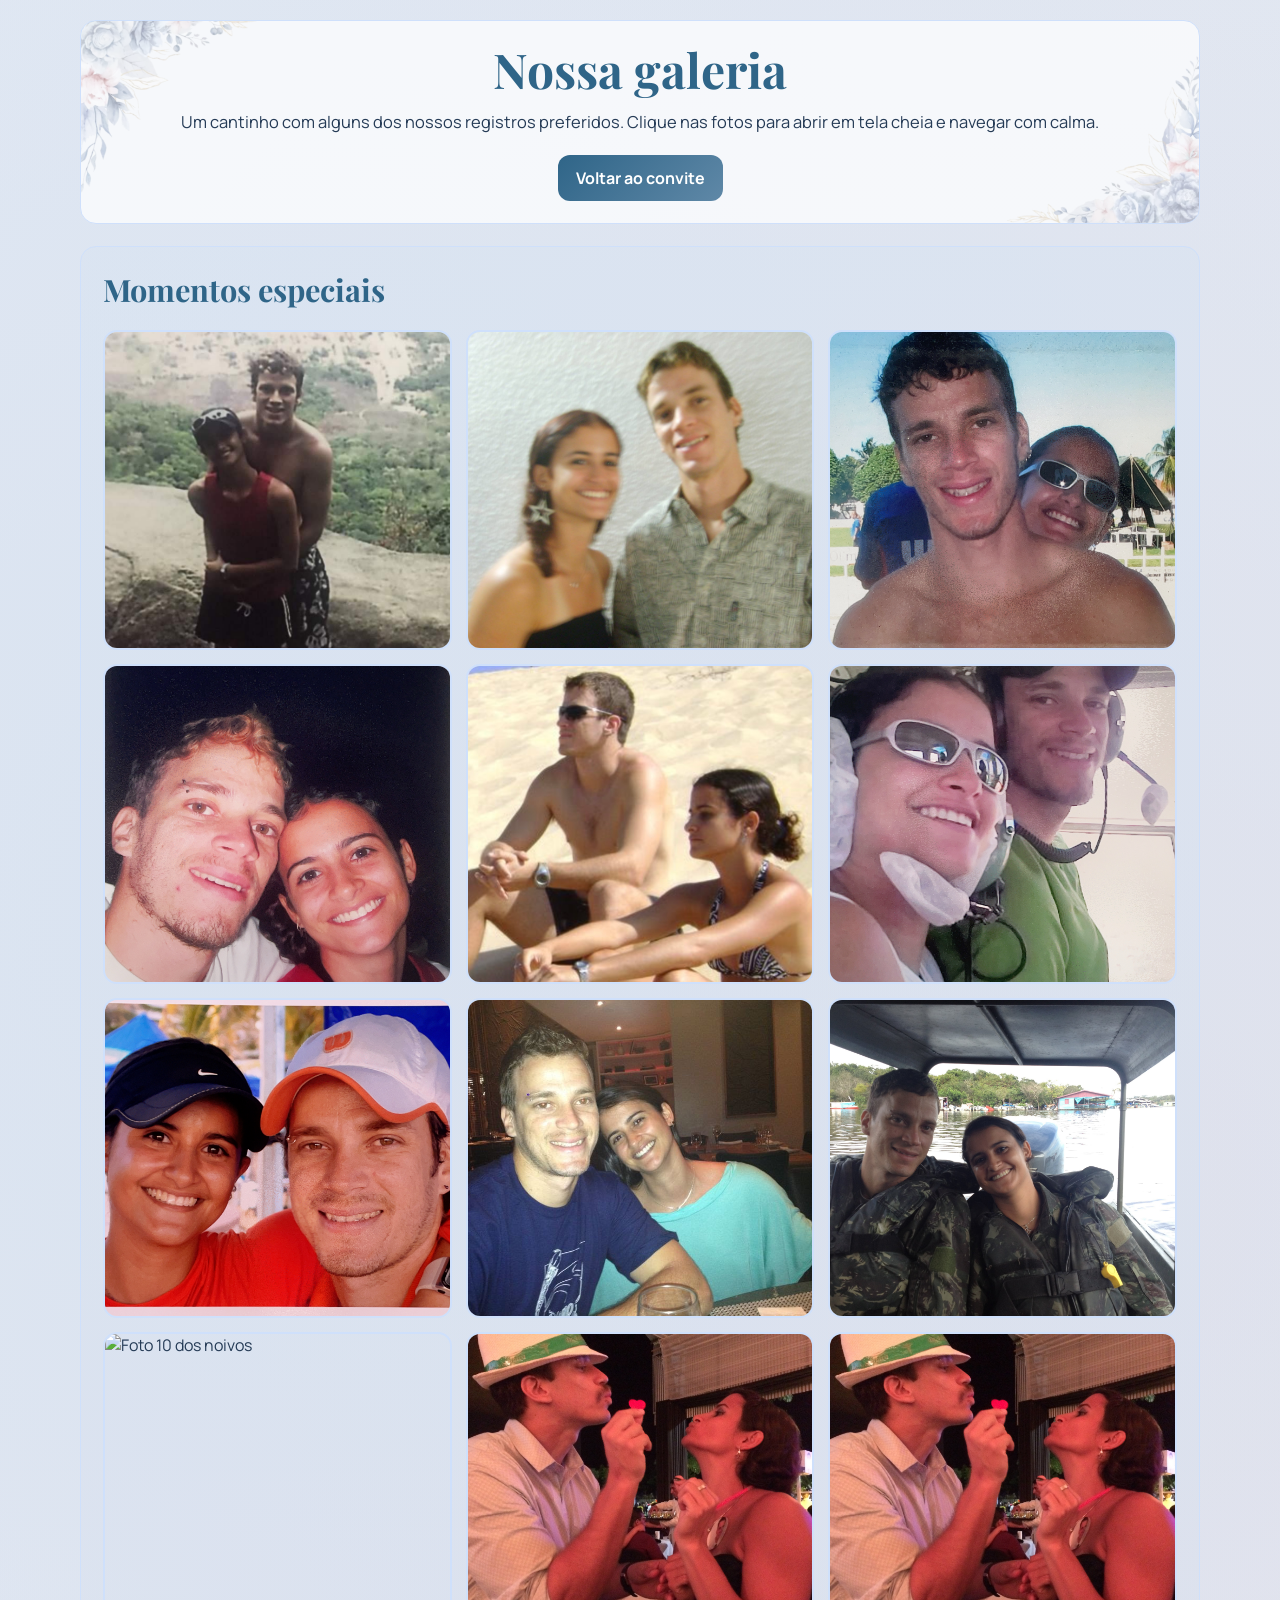
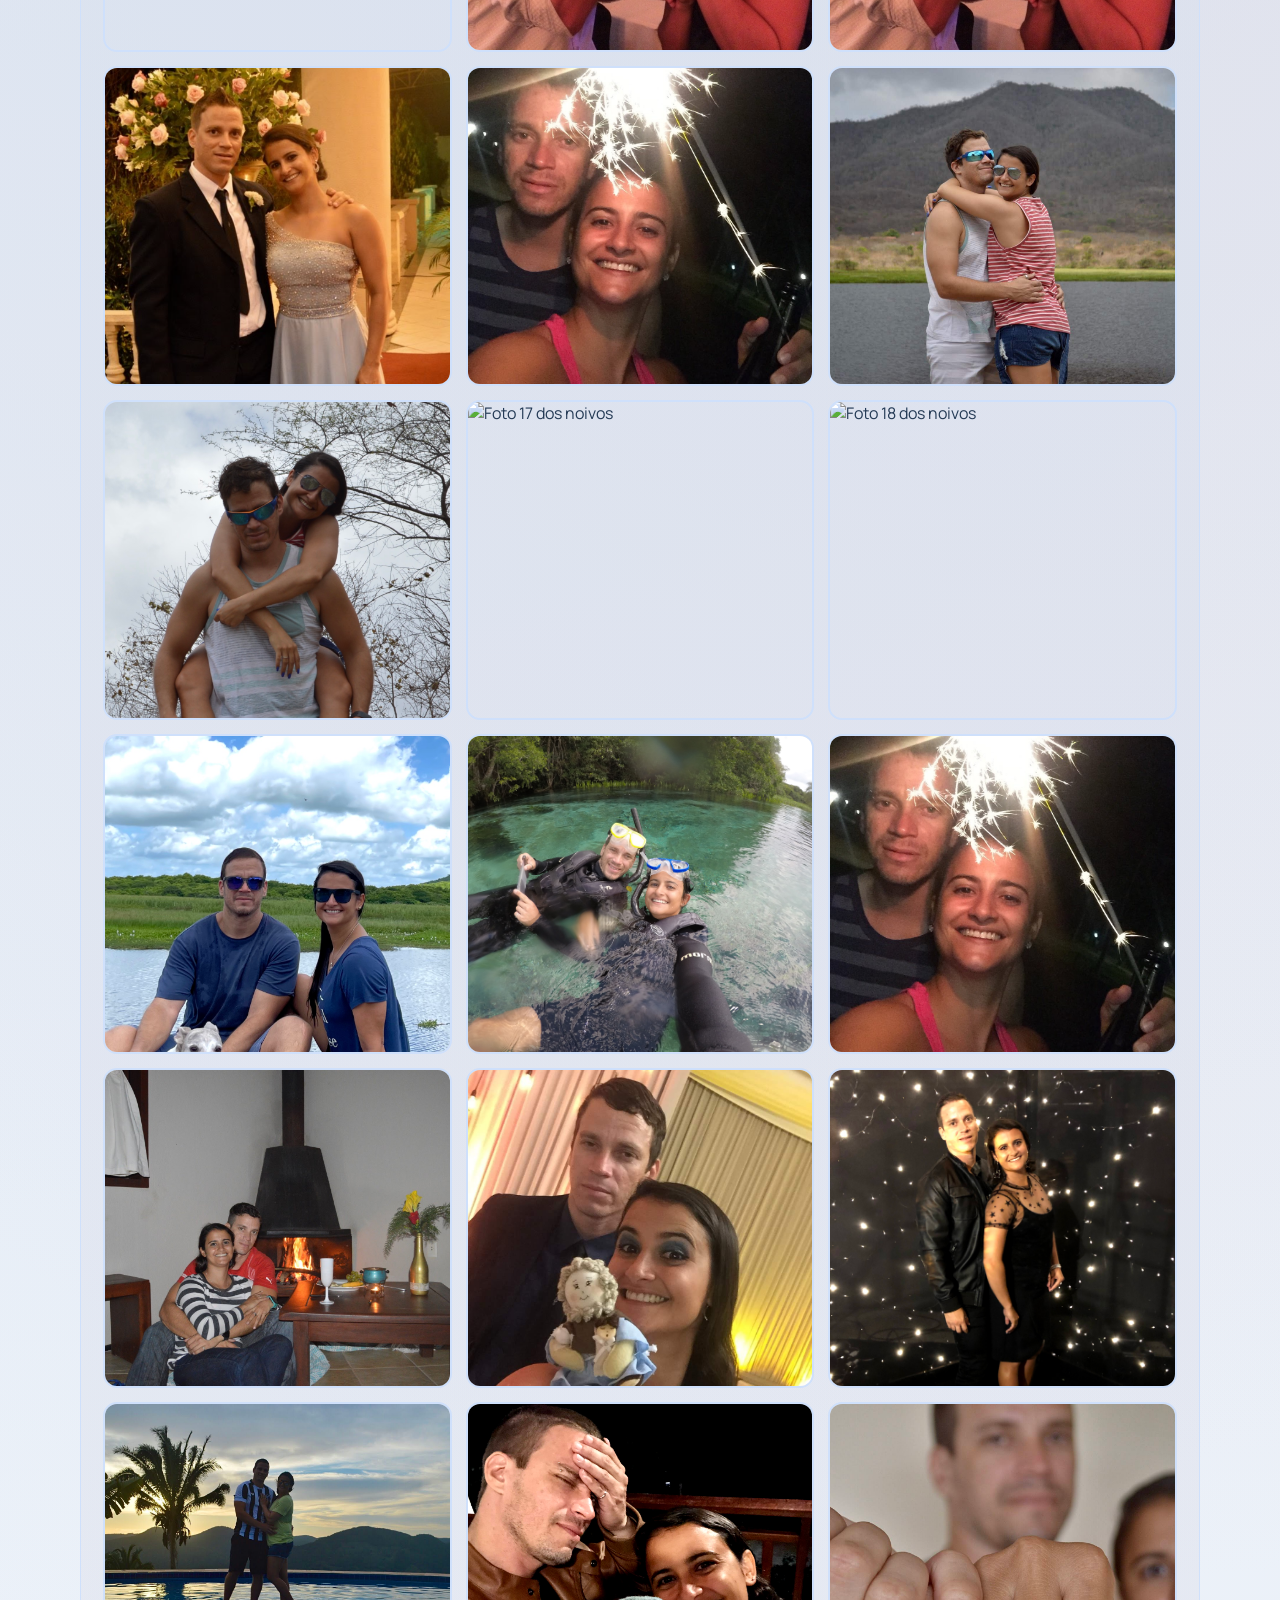
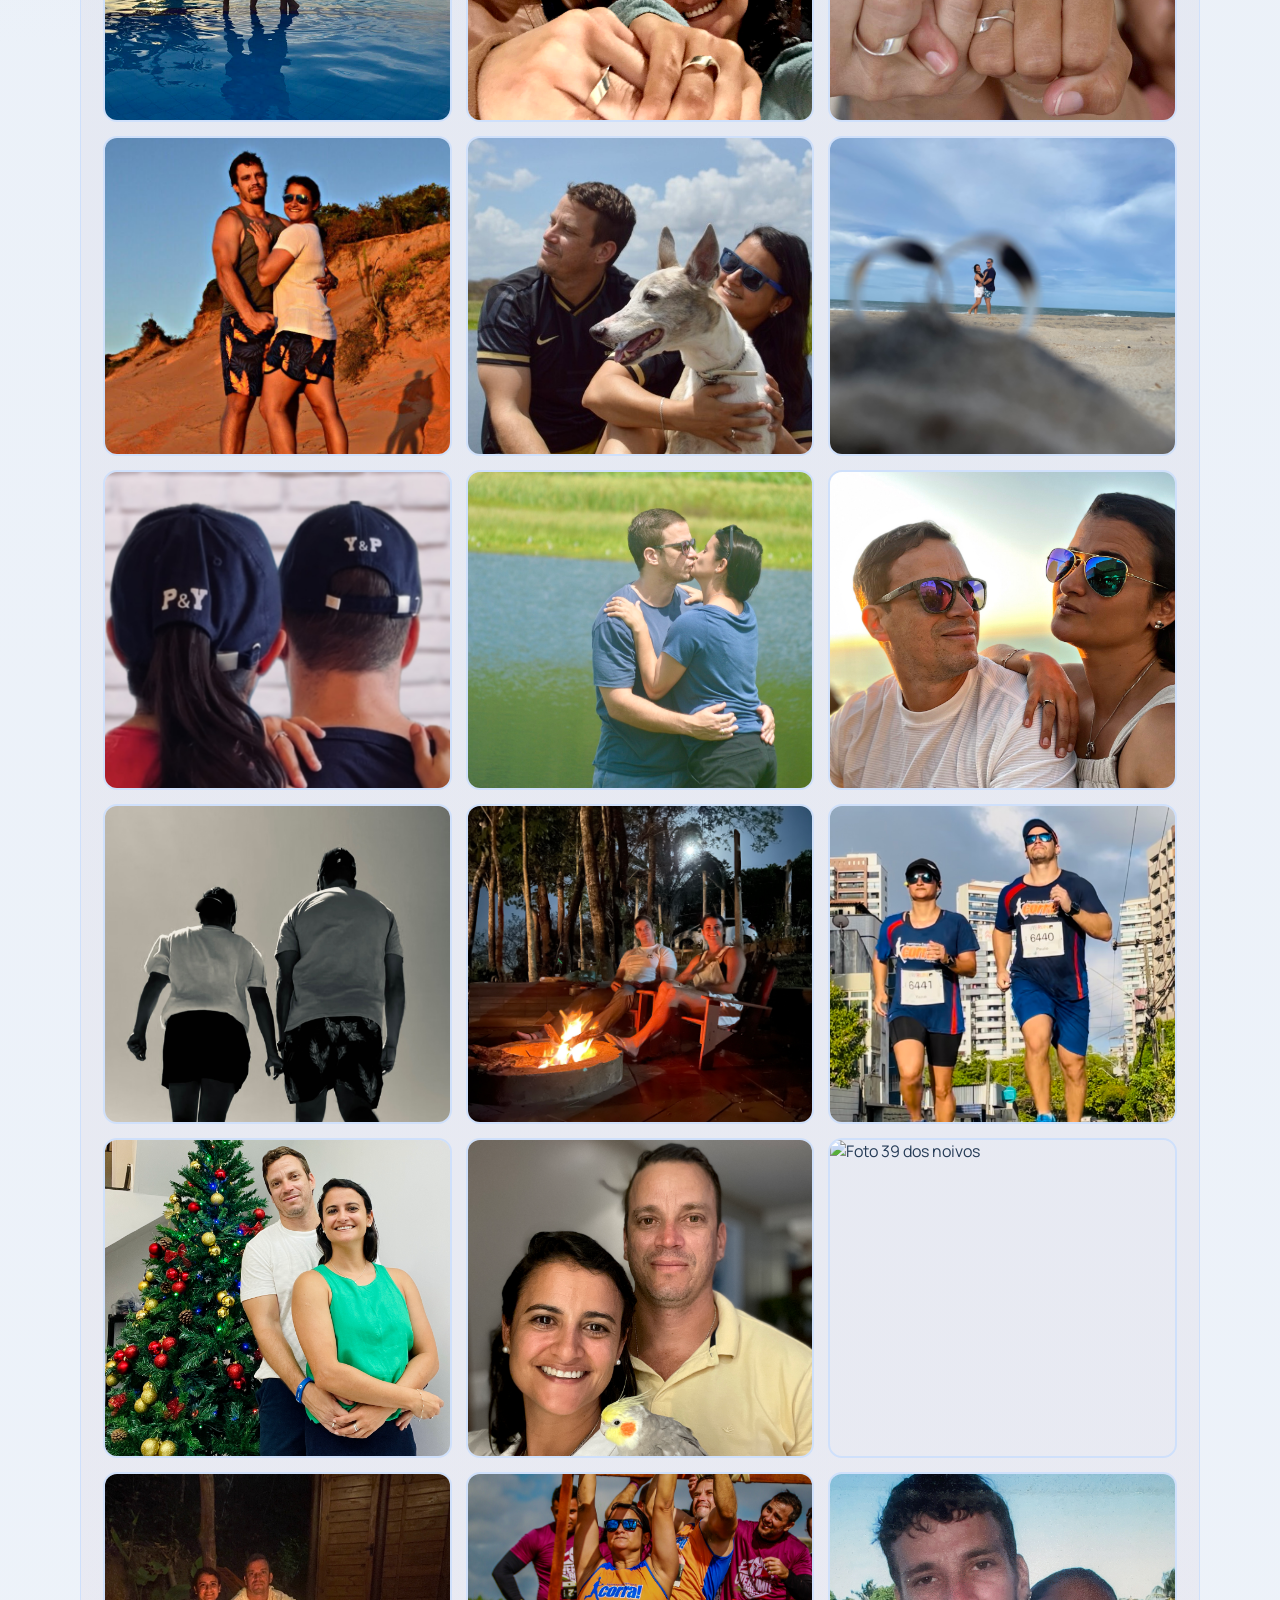
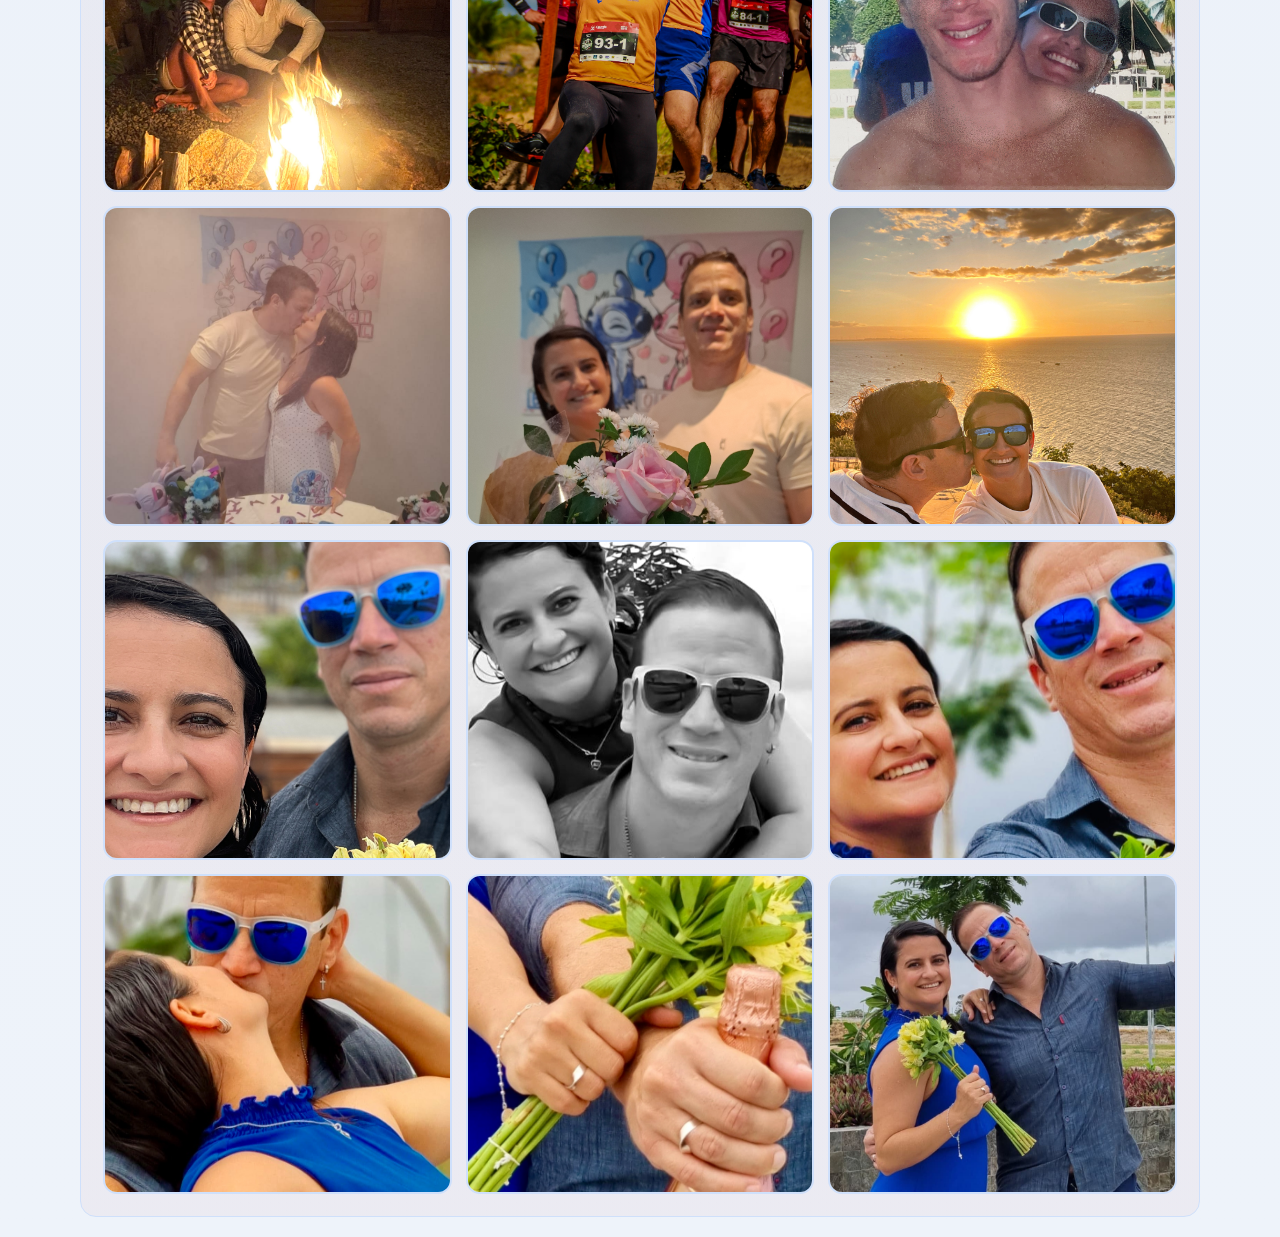
==== commit 07c2d31c: "Ajuste nas fotos da galeria" ====
--- a/galeria.html
+++ b/galeria.html
@@ -39,7 +39,7 @@
         <img src="./media/galeria/Foto 2.jpg" alt="Foto 2 dos noivos">
         <img src="./media/galeria/Foto 3.jpg" alt="Foto 3 dos noivos">
         <img src="./media/galeria/Foto 4.jpg" alt="Foto 4 dos noivos">
-        <img src="./media/galeria/Foto 5.jpg" alt="Foto 5 dos noivos">
+        <img src="./media/galeria/Foto 5.jpg" alt="Foto 5 dos noivos" style="object-position: 50% 10%;">
         <img src="./media/galeria/Foto 6.jpg" alt="Foto 6 dos noivos">
         <img src="./media/galeria/Foto 7.jpg" alt="Foto 7 dos noivos">
         <img src="./media/galeria/Foto 8.jpg" alt="Foto 8 dos noivos">
@@ -47,24 +47,25 @@
         <img src="./media/galeria/Foto 10.jpg" alt="Foto 10 dos noivos">
         <img src="./media/galeria/Foto 11.jpg" alt="Foto 11 dos noivos">
         <img src="./media/galeria/Foto 12.jpg" alt="Foto 12 dos noivos">
-        <img src="./media/galeria/Foto 13.jpg" alt="Foto 13 dos noivos">
+        <img src="./media/galeria/Foto 13.png" alt="Foto 13 dos noivos" style="object-position: 50% 25%;">
         <img src="./media/galeria/Foto 14.jpg" alt="Foto 14 dos noivos">
         <img src="./media/galeria/Foto 15.jpg" alt="Foto 15 dos noivos">
-        <img src="./media/galeria/Foto 16.jpg" alt="Foto 16 dos noivos">
-        <img src="./media/galeria/Foto 17.jpg" alt="Foto 17 dos noivos">
-        <img src="./media/galeria/Foto 18.jpg" alt="Foto 18 dos noivos">
+        <img src="./media/galeria/Foto 16.jpg" alt="Foto 16 dos noivos" style="object-position: 50% 10%;">
+        <img src="./media/galeria/Foto 17.jpg" alt="Foto 17 dos noivos" style="object-position: 50% 10%;">
+        <img src="./media/galeria/Foto 18.png" alt="Foto 18 dos noivos" style="object-position: 50% 15%;">
         <img src="./media/galeria/Foto 19.jpg" alt="Foto 19 dos noivos">
         <img src="./media/galeria/Foto 20.jpg" alt="Foto 20 dos noivos" style="object-position: 50% 20%;">
         <img src="./media/galeria/Foto 21.jpg" alt="Foto 21 dos noivos">
         <img src="./media/galeria/Foto 22.jpg" alt="Foto 22 dos noivos">
         <img src="./media/galeria/Foto 23.jpg" alt="Foto 23 dos noivos">
-        <img src="./media/galeria/Foto 24.jpg" alt="Foto 24 dos noivos">
+        <img src="./media/galeria/Foto 24.jpg" alt="Foto 24 dos noivos" style="object-position: 50% 20%;">
         <img src="./media/galeria/Foto 25.jpg" alt="Foto 25 dos noivos">
-        <img src="./media/galeria/Foto 27.jpg" alt="Foto 27 dos noivos">
+        <img src="./media/galeria/Foto 26.jpg" alt="Foto 26 dos noivos">
+        <img src="./media/galeria/Foto 27.jpg" alt="Foto 27 dos noivos" style="object-position: 100% 0%;">
         <img src="./media/galeria/Foto 28.jpg" alt="Foto 28 dos noivos">
         <img src="./media/galeria/Foto 29.jpg" alt="Foto 29 dos noivos">
         <img src="./media/galeria/Foto 30.jpg" alt="Foto 30 dos noivos" style="object-position: 50% 20%;">
-        <img src="./media/galeria/Foto 31.jpg" alt="Foto 31 dos noivos">
+        <img src="./media/galeria/Foto 31.jpg" alt="Foto 31 dos noivos" style="object-position: 50% 10%;">
         <img src="./media/galeria/Foto 32.jpg" alt="Foto 32 dos noivos">
         <img src="./media/galeria/Foto 33.jpg" alt="Foto 33 dos noivos">
         <img src="./media/galeria/Foto 34.jpg" alt="Foto 34 dos noivos" style="object-position: 50% 20%;">
@@ -77,15 +78,14 @@
         <img src="./media/galeria/Foto 41.jpg" alt="Foto 41 dos noivos">
         <img src="./media/galeria/Foto 42.jpg" alt="Foto 42 dos noivos">
         <img src="./media/galeria/Foto 43.jpg" alt="Foto 43 dos noivos">
-        <img src="./media/galeria/Foto 44.jpg" alt="Foto 44 dos noivos">
+        <img src="./media/galeria/Foto 44.jpg" alt="Foto 44 dos noivos" style="object-position: 50% 20%;">
         <img src="./media/galeria/Foto 45.jpg" alt="Foto 45 dos noivos" style="object-position: 50% 10%;">
-        <img src="./media/galeria/Foto 46.jpg" alt="Foto 46 dos noivos">
-        <img src="./media/galeria/Foto 47.png" alt="Foto 47 dos noivos" style="object-position: 50% 20%;">
-        <img src="./media/galeria/Foto 48.jpg" alt="Foto 48 dos noivos" style="object-position: 50% 20%;">
+        <img src="./media/galeria/Foto 46.jpg" alt="Foto 46 dos noivos" style="object-position: 30% 20%;">
+        <img src="./media/galeria/Foto 47.jpg" alt="Foto 47 dos noivos" style="object-position: 50% 20%;">
+        <img src="./media/galeria/Foto 48.jpg" alt="Foto 48 dos noivos" style="object-position: 20% 20%;">
         <img src="./media/galeria/Foto 49.jpg" alt="Foto 49 dos noivos" style="object-position: 50% 20%;">
-        <img src="./media/galeria/Foto 50.png" alt="Foto 50 dos noivos" style="object-position: 50% 20%;">
+        <img src="./media/galeria/Foto 50.jpg" alt="Foto 50 dos noivos" style="object-position: 60% 50%;">
         <img src="./media/galeria/Foto 51.jpg" alt="Foto 51 dos noivos">
-        <img src="./media/galeria/Foto 52.jpg" alt="Foto 52 dos noivos">
       </div>
     </section>
   </main>
--- a/styles.css
+++ b/styles.css
@@ -477,7 +477,7 @@
 
 .gallery-grid {
   display: grid;
-  grid-template-columns: repeat(2, minmax(0, 1fr));
+  grid-template-columns: repeat(3, minmax(0, 1fr));
   gap: 14px;
 }
 
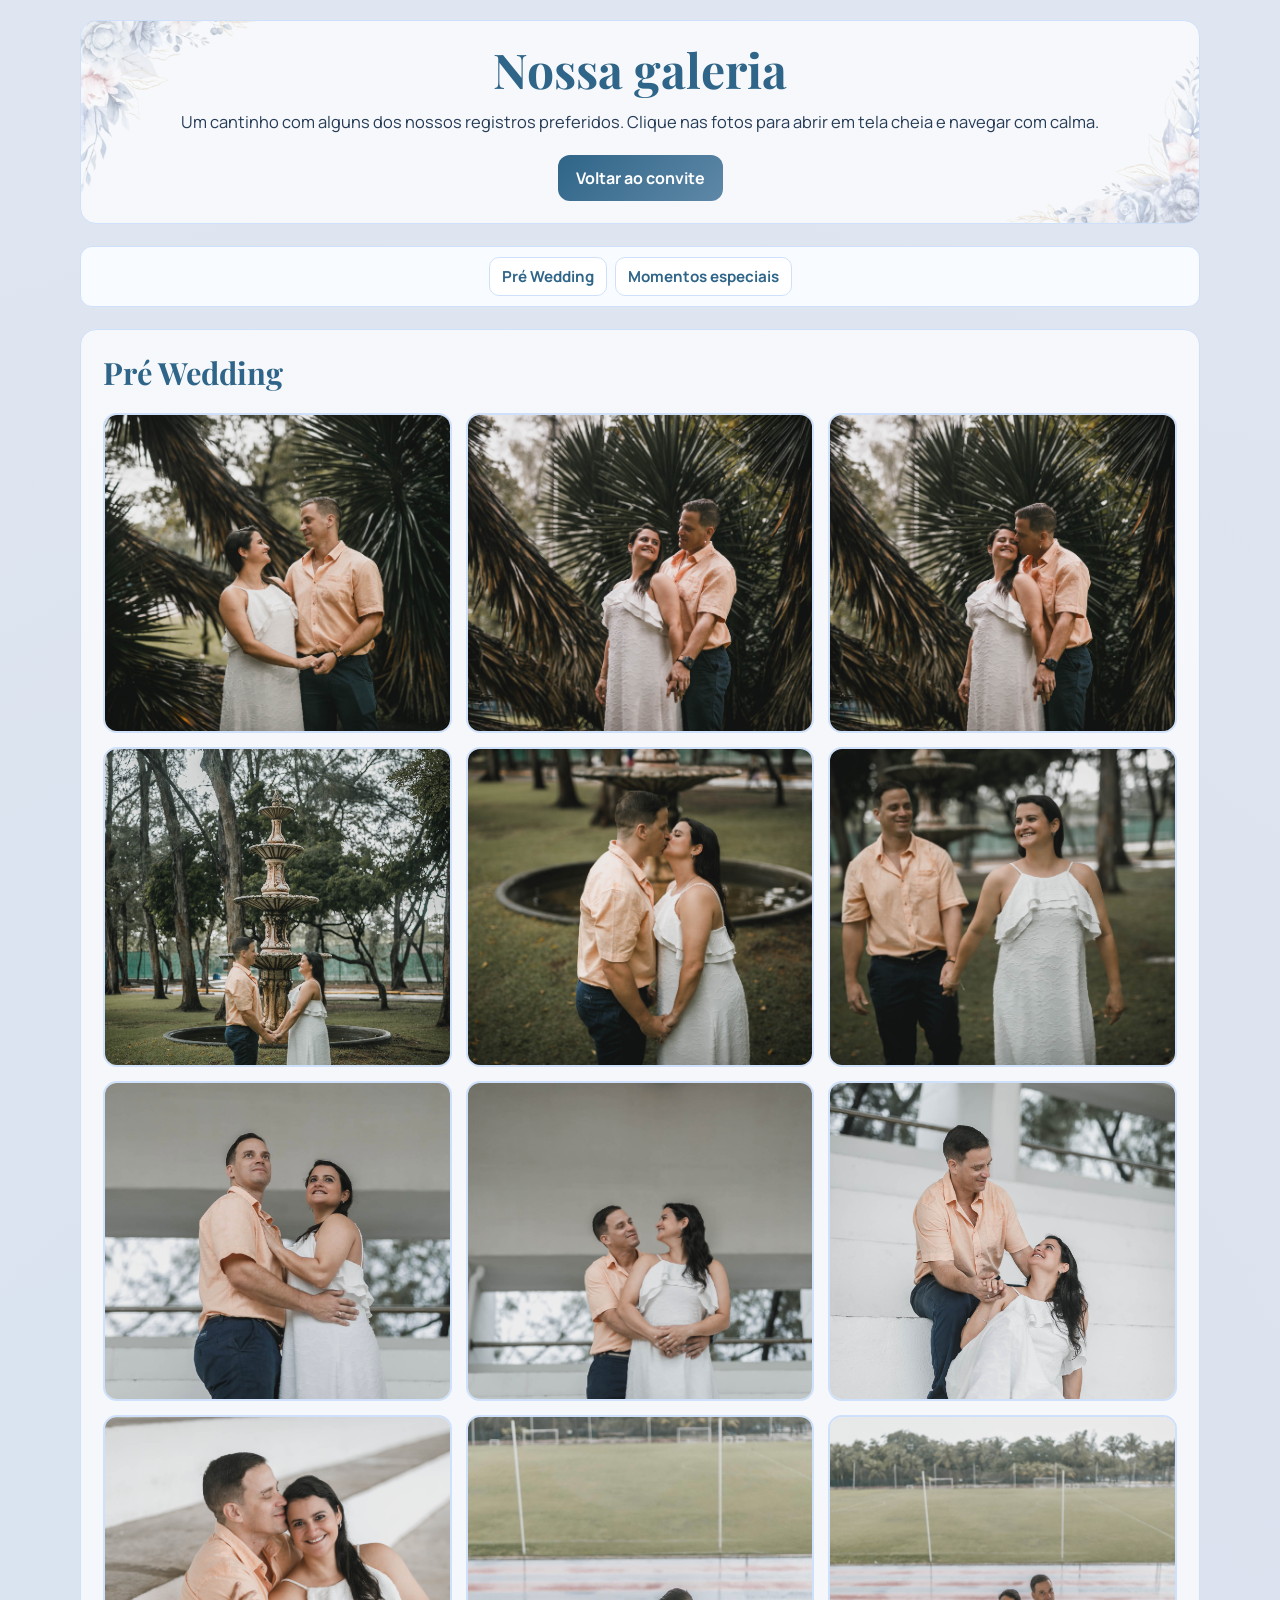
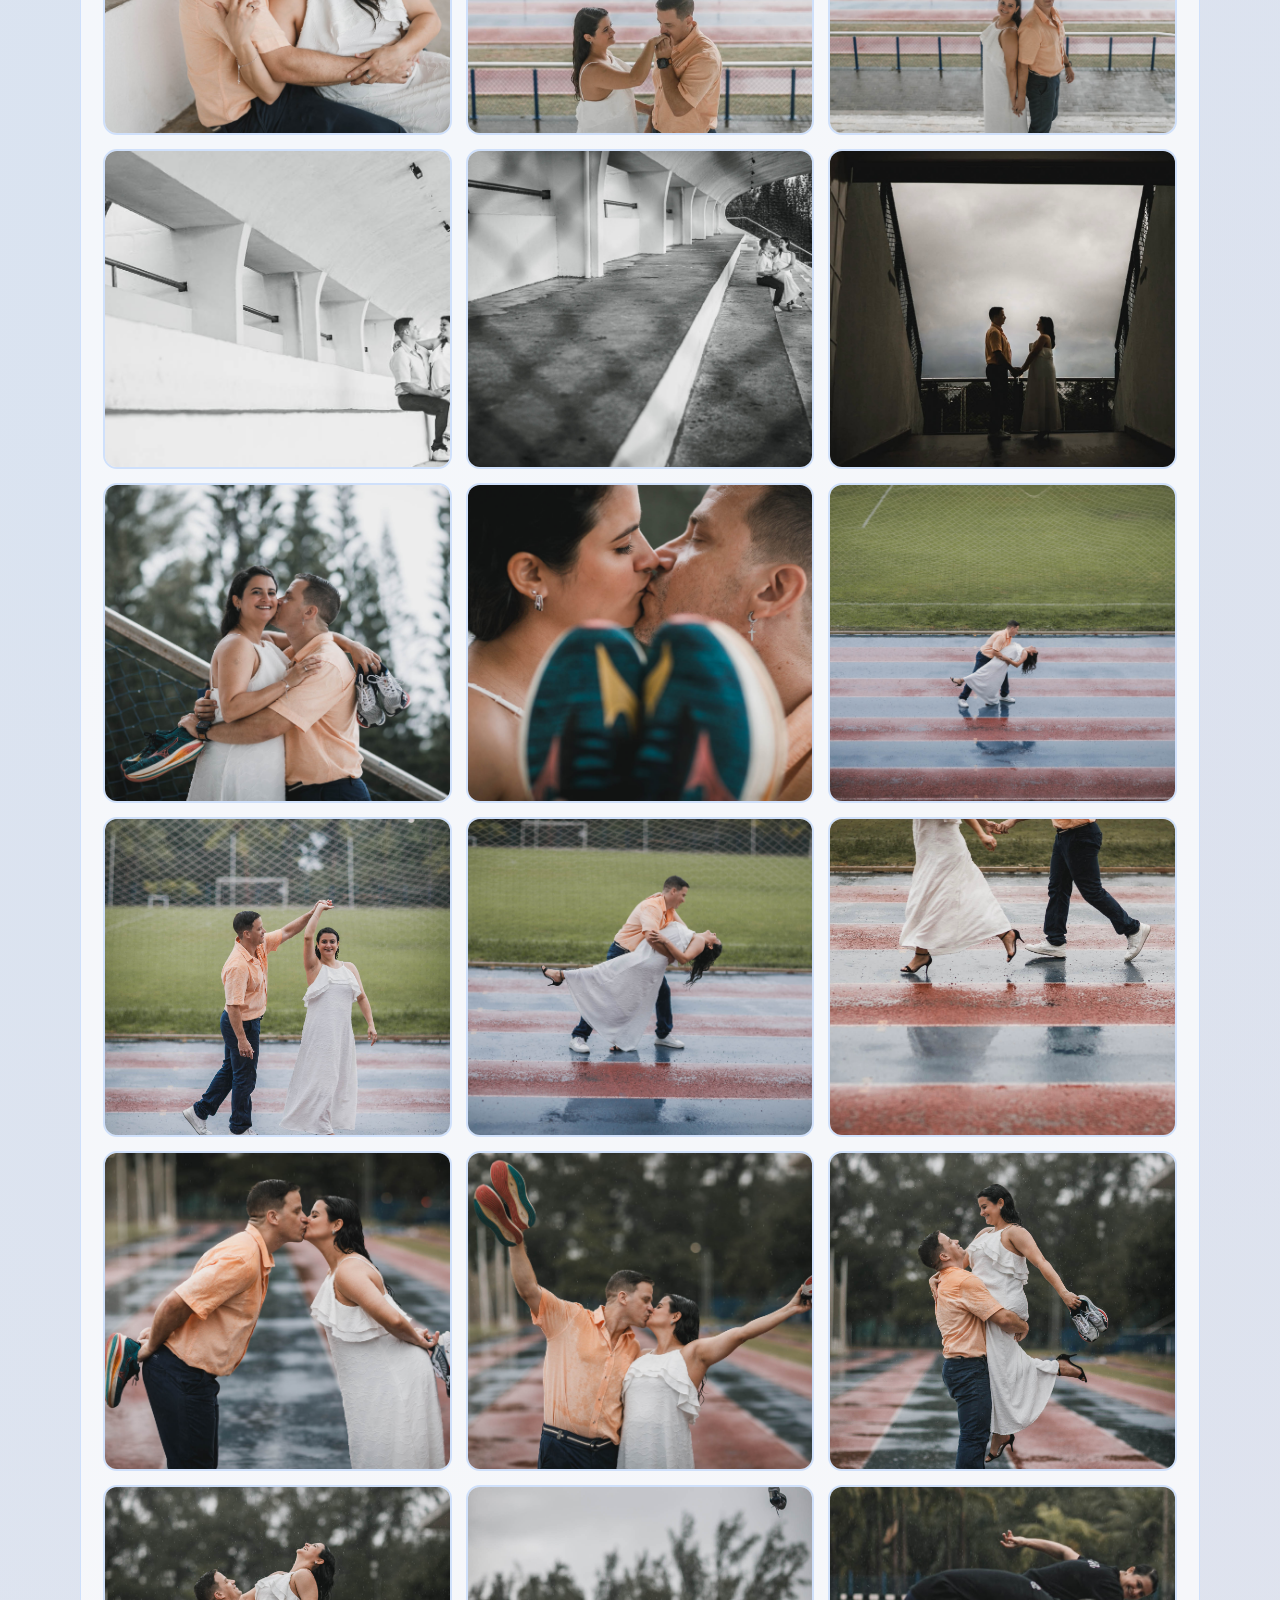
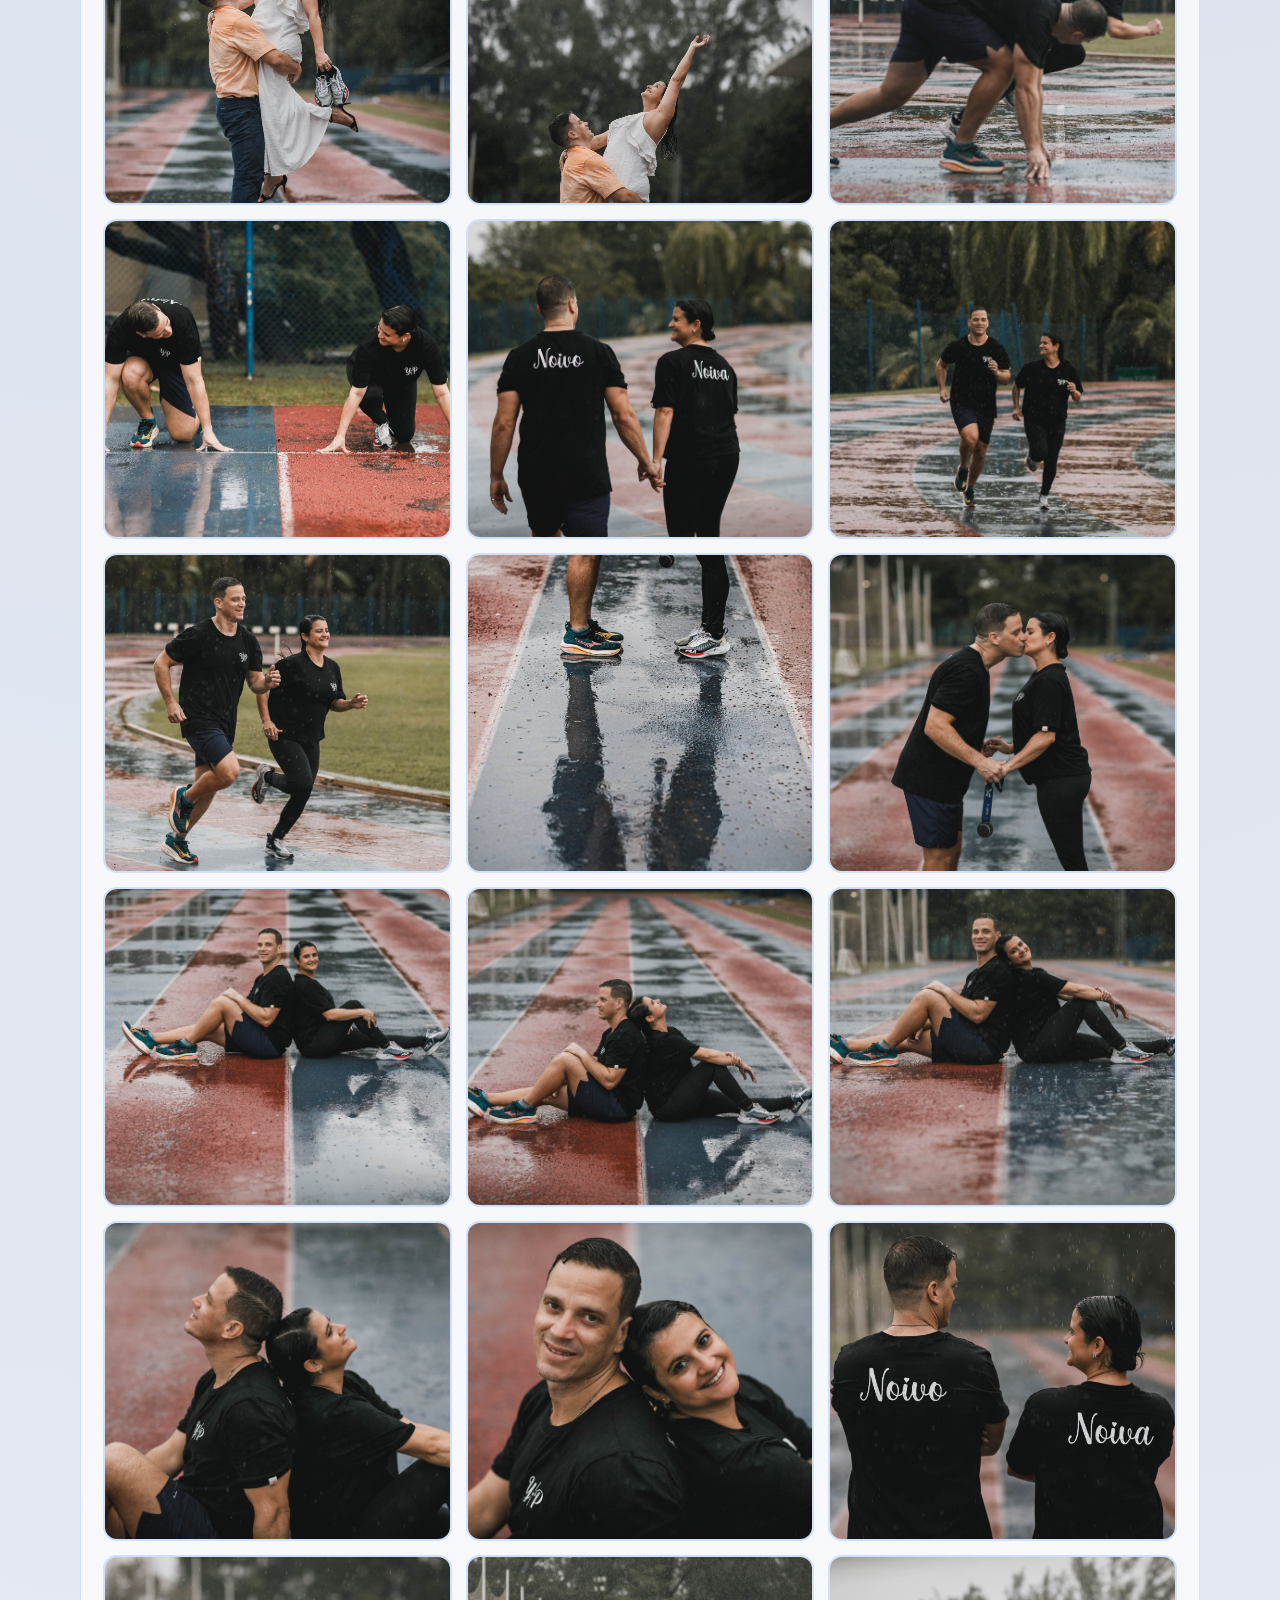
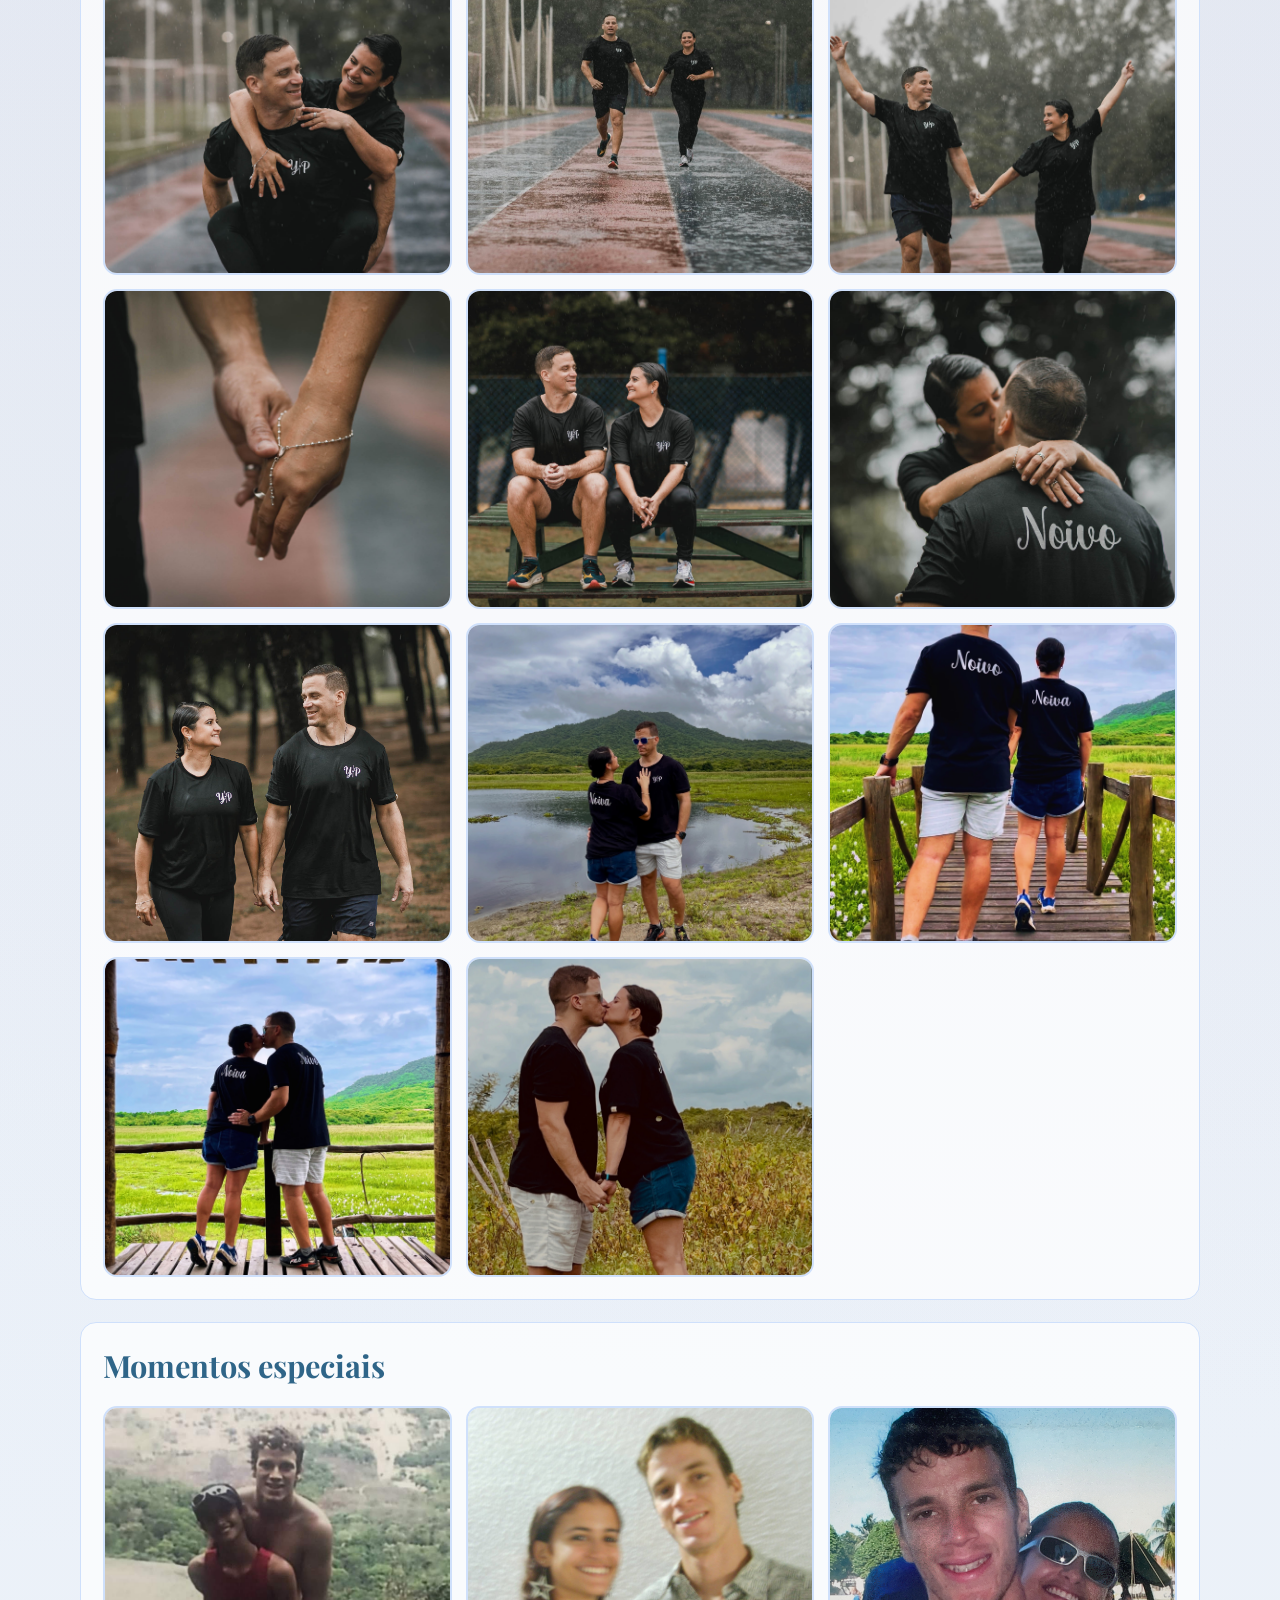
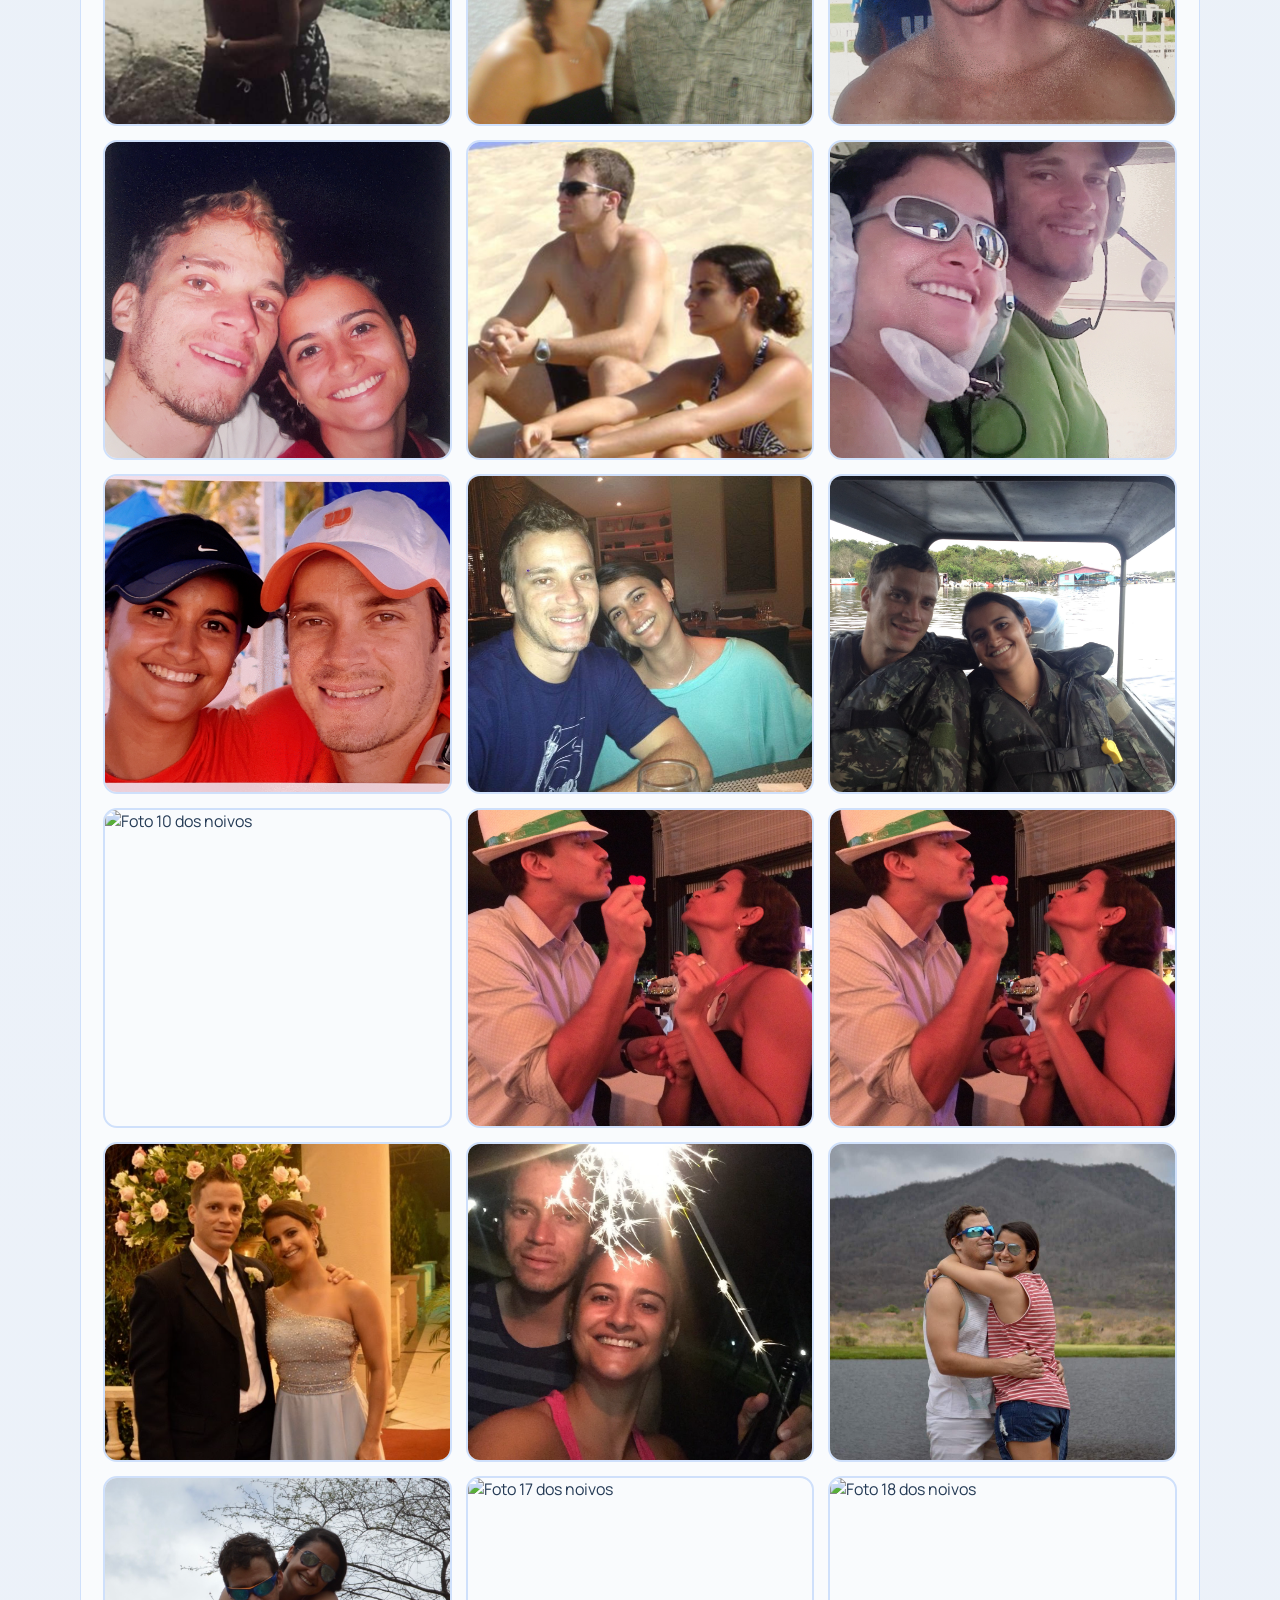
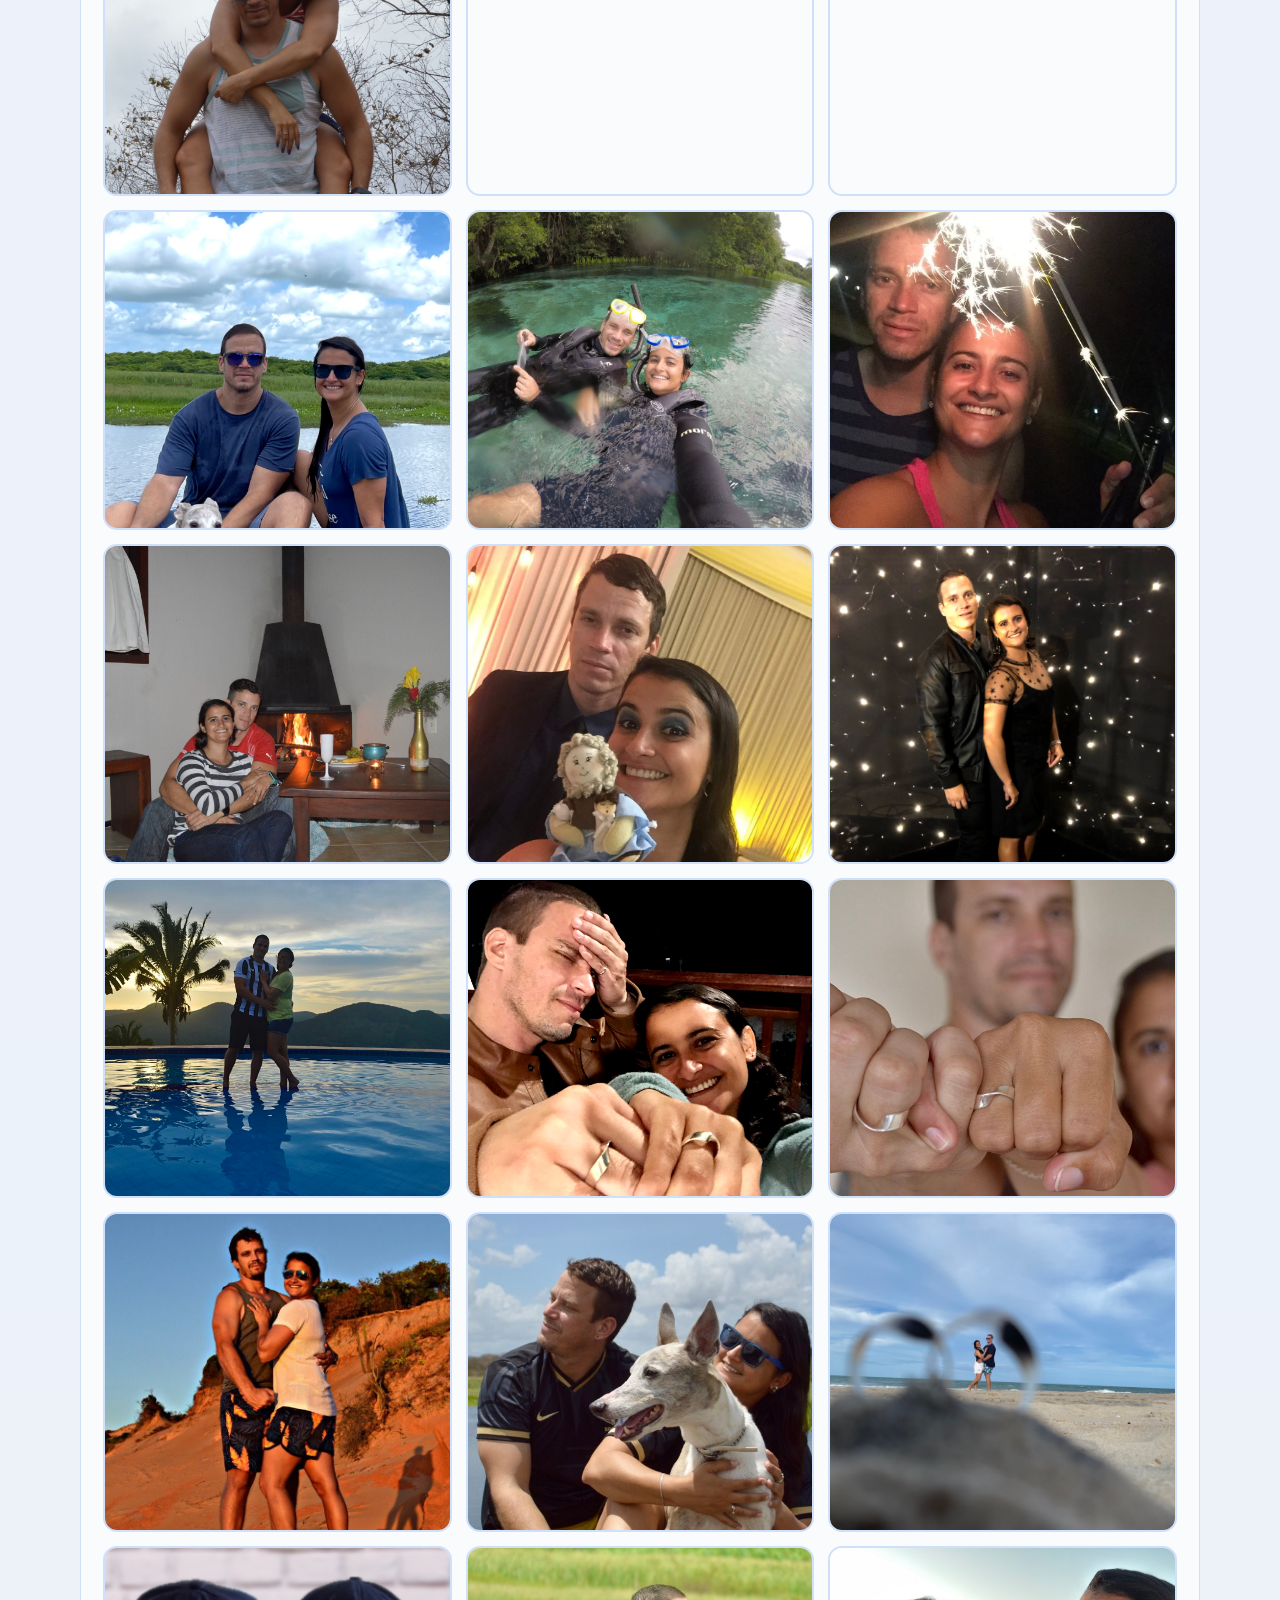
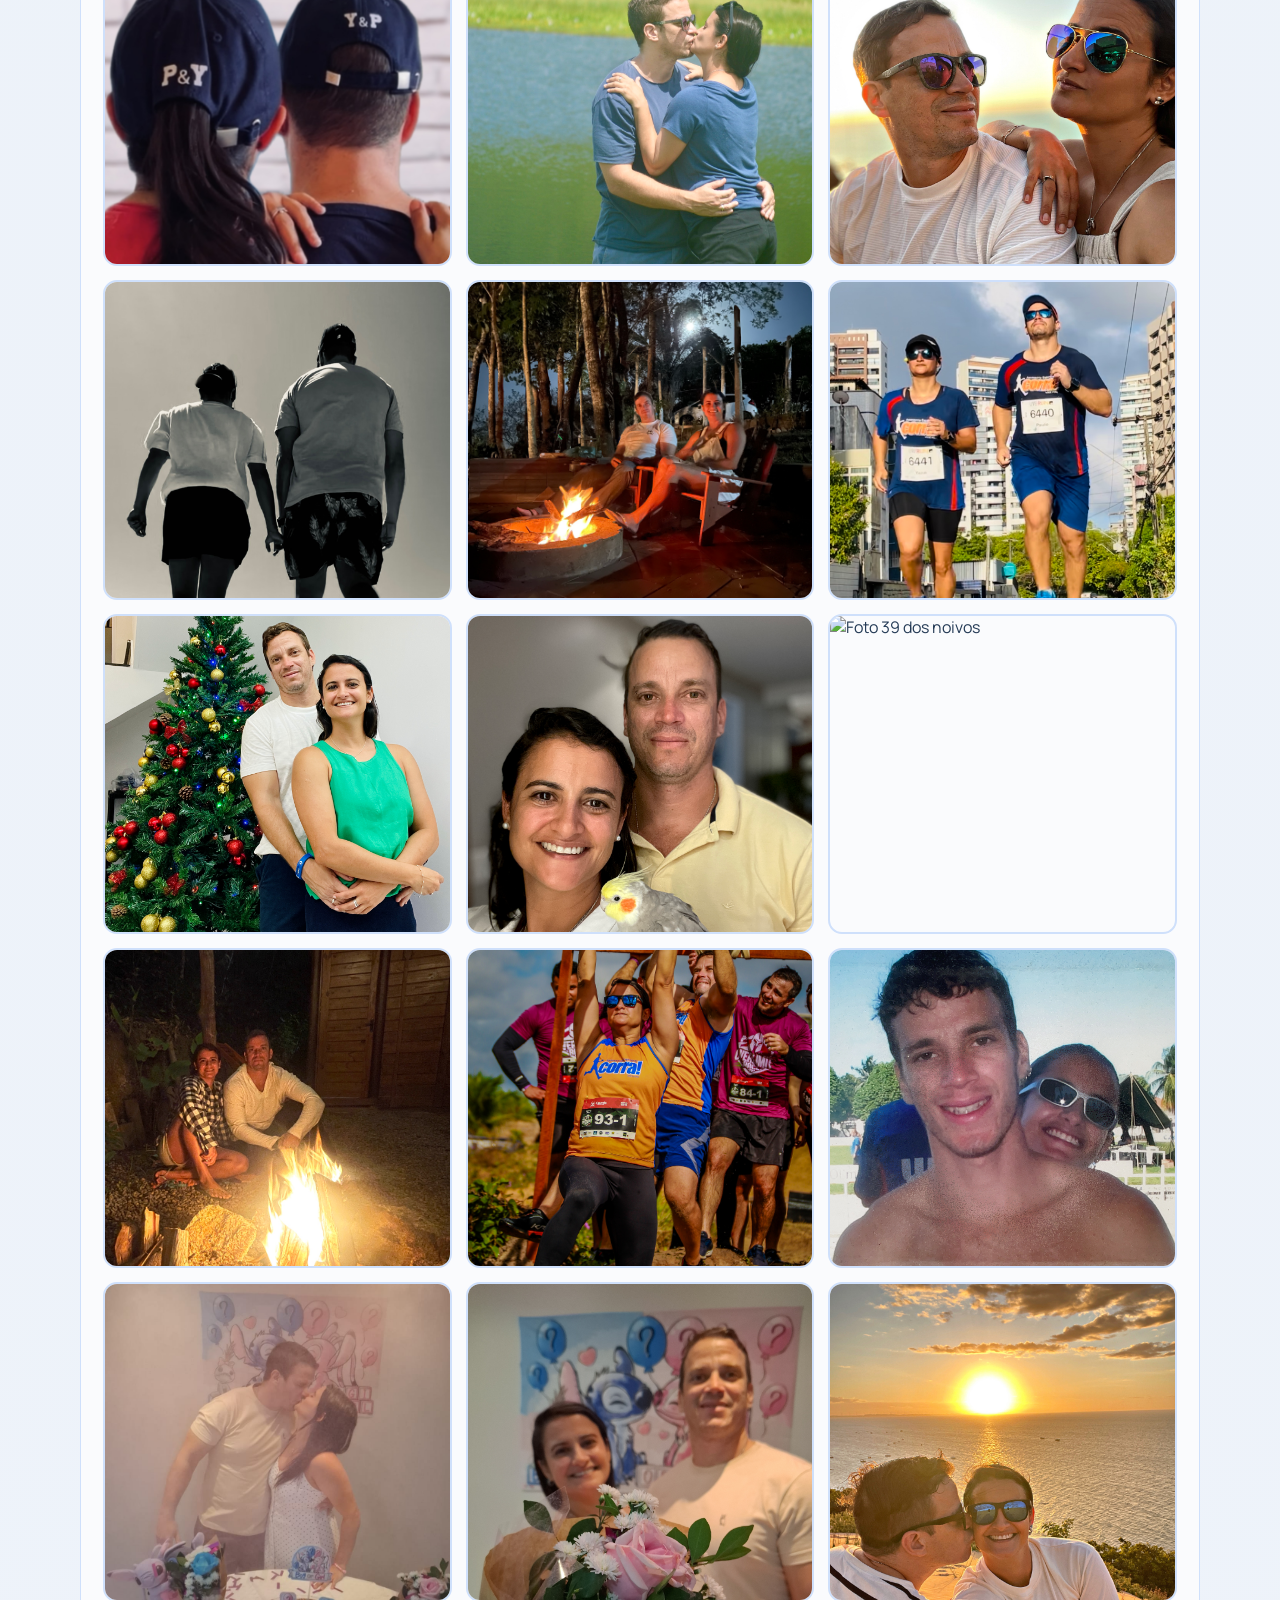
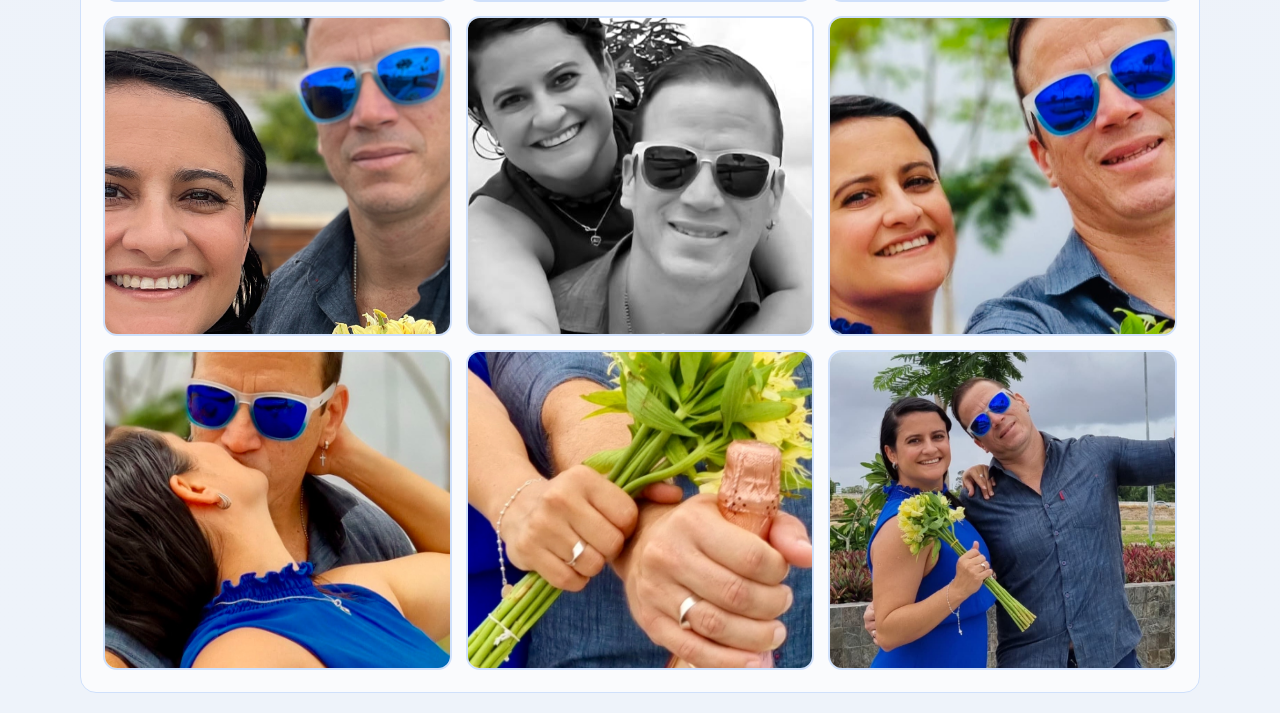
==== commit c5645ac8: "fotos pre-wedding" ====
--- a/galeria.html
+++ b/galeria.html
@@ -31,61 +31,123 @@
       <a href="index.html" class="gift-btn">Voltar ao convite</a>
     </section>
 
-    <section class="gift-section gift-section-soft" id="fotos">
+    <nav class="gift-sections-nav" aria-label="Navegação da galeria">
+      <a href="#pre-wedding">Pré Wedding</a>
+      <a href="#momentos-especiais">Momentos especiais</a>
+    </nav>
+
+    <section class="gift-section" id="pre-wedding">
+      <h2 class="gift-section-title">Pré Wedding</h2>
+
+      <div class="gallery-grid gallery-page-grid">
+        <img src="./media/galeria/pre-wedding/20260318_094223000_iOS.jpg" alt="Foto 1 do pre wedding" loading="lazy">
+        <img src="./media/galeria/pre-wedding/20260318_094336000_iOS.jpg" alt="Foto 2 do pre wedding" loading="lazy">
+        <img src="./media/galeria/pre-wedding/20260318_094338080_iOS.jpg" alt="Foto 3 do pre wedding" loading="lazy">
+        <img src="./media/galeria/pre-wedding/20260318_094543760_iOS.jpg" alt="Foto 4 do pre wedding" loading="lazy">
+        <img src="./media/galeria/pre-wedding/20260318_094627830_iOS.jpg" alt="Foto 5 do pre wedding" loading="lazy">
+        <img src="./media/galeria/pre-wedding/20260318_094708420_iOS.jpg" alt="Foto 6 do pre wedding" loading="lazy">
+        <img src="./media/galeria/pre-wedding/20260318_095320140_iOS.jpg" alt="Foto 7 do pre wedding" loading="lazy">
+        <img src="./media/galeria/pre-wedding/20260318_095408000_iOS.jpg" alt="Foto 8 do pre wedding" loading="lazy">
+        <img src="./media/galeria/pre-wedding/20260318_095602140_iOS.jpg" alt="Foto 9 do pre wedding" loading="lazy">
+        <img src="./media/galeria/pre-wedding/20260318_095858690_iOS.jpg" alt="Foto 10 do pre wedding" loading="lazy">
+        <img src="./media/galeria/pre-wedding/20260318_100418300_iOS.jpg" alt="Foto 11 do pre wedding" loading="lazy">
+        <img src="./media/galeria/pre-wedding/20260318_100447140_iOS.jpg" alt="Foto 12 do pre wedding" loading="lazy">
+        <img src="./media/galeria/pre-wedding/20260318_100749130_iOS.jpg" alt="Foto 13 do pre wedding" loading="lazy">
+        <img src="./media/galeria/pre-wedding/20260318_100855860_iOS.jpg" alt="Foto 14 do pre wedding" loading="lazy">
+        <img src="./media/galeria/pre-wedding/20260318_101224000_iOS.jpg" alt="Foto 15 do pre wedding" loading="lazy">
+        <img src="./media/galeria/pre-wedding/20260318_103412140_iOS.jpg" alt="Foto 16 do pre wedding" loading="lazy">
+        <img src="./media/galeria/pre-wedding/20260318_103458140_iOS.jpg" alt="Foto 17 do pre wedding" loading="lazy">
+        <img src="./media/galeria/pre-wedding/20260318_104005940_iOS.jpg" alt="Foto 18 do pre wedding" loading="lazy">
+        <img src="./media/galeria/pre-wedding/20260318_104207130_iOS.jpg" alt="Foto 19 do pre wedding" loading="lazy">
+        <img src="./media/galeria/pre-wedding/20260318_104217000_iOS.jpg" alt="Foto 20 do pre wedding" loading="lazy">
+        <img src="./media/galeria/pre-wedding/20260318_104253710_iOS.jpg" alt="Foto 21 do pre wedding" loading="lazy">
+        <img src="./media/galeria/pre-wedding/20260318_104521130_iOS.jpg" alt="Foto 22 do pre wedding" loading="lazy">
+        <img src="./media/galeria/pre-wedding/20260318_104548320_iOS.jpg" alt="Foto 23 do pre wedding" loading="lazy">
+        <img src="./media/galeria/pre-wedding/20260318_104632000_iOS.jpg" alt="Foto 24 do pre wedding" loading="lazy">
+        <img src="./media/galeria/pre-wedding/20260318_104636890_iOS.jpg" alt="Foto 25 do pre wedding" loading="lazy">
+        <img src="./media/galeria/pre-wedding/20260318_104640930_iOS.jpg" alt="Foto 26 do pre wedding" loading="lazy">
+        <img src="./media/galeria/pre-wedding/20260318_110510000_iOS.jpg" alt="Foto 27 do pre wedding" loading="lazy">
+        <img src="./media/galeria/pre-wedding/20260318_110558140_iOS.jpg" alt="Foto 28 do pre wedding" loading="lazy">
+        <img src="./media/galeria/pre-wedding/20260318_110700130_iOS.jpg" alt="Foto 29 do pre wedding" loading="lazy">
+        <img src="./media/galeria/pre-wedding/20260318_110738030_iOS.jpg" alt="Foto 30 do pre wedding" loading="lazy">
+        <img src="./media/galeria/pre-wedding/20260318_110740870_iOS.jpg" alt="Foto 31 do pre wedding" loading="lazy">
+        <img src="./media/galeria/pre-wedding/20260318_111209140_iOS.jpg" alt="Foto 32 do pre wedding" loading="lazy">
+        <img src="./media/galeria/pre-wedding/20260318_111301140_iOS.jpg" alt="Foto 33 do pre wedding" loading="lazy">
+        <img src="./media/galeria/pre-wedding/20260318_111410130_iOS.jpg" alt="Foto 34 do pre wedding" loading="lazy">
+        <img src="./media/galeria/pre-wedding/20260318_111529130_iOS.jpg" alt="Foto 35 do pre wedding" loading="lazy">
+        <img src="./media/galeria/pre-wedding/20260318_111555530_iOS.jpg" alt="Foto 36 do pre wedding" loading="lazy">
+        <img src="./media/galeria/pre-wedding/20260318_111634140_iOS.jpg" alt="Foto 37 do pre wedding" loading="lazy">
+        <img src="./media/galeria/pre-wedding/20260318_111655000_iOS.jpg" alt="Foto 38 do pre wedding" loading="lazy">
+        <img src="./media/galeria/pre-wedding/20260318_111741130_iOS.jpg" alt="Foto 39 do pre wedding" loading="lazy">
+        <img src="./media/galeria/pre-wedding/20260318_111830140_iOS.jpg" alt="Foto 40 do pre wedding" loading="lazy">
+        <img src="./media/galeria/pre-wedding/20260318_111926240_iOS.jpg" alt="Foto 41 do pre wedding" loading="lazy">
+        <img src="./media/galeria/pre-wedding/20260318_112009280_iOS.jpg" alt="Foto 42 do pre wedding" loading="lazy">
+        <img src="./media/galeria/pre-wedding/20260318_112026000_iOS.jpg" alt="Foto 43 do pre wedding" loading="lazy">
+        <img src="./media/galeria/pre-wedding/20260318_112320000_iOS.jpg" alt="Foto 44 do pre wedding" loading="lazy">
+        <img src="./media/galeria/pre-wedding/20260318_112643000_iOS.jpg" alt="Foto 45 do pre wedding" loading="lazy">
+        <img src="./media/galeria/pre-wedding/20260318_112904910_iOS.jpg" alt="Foto 46 do pre wedding" loading="lazy">
+        <img src="./media/galeria/pre-wedding/20260322_172736679_iOS.jpg" alt="Foto 47 do pre wedding" loading="lazy">
+        <img src="./media/galeria/pre-wedding/20260322_172737105_iOS.jpg" alt="Foto 48 do pre wedding" loading="lazy">
+        <img src="./media/galeria/pre-wedding/20260322_172737301_iOS.jpg" alt="Foto 49 do pre wedding" loading="lazy">
+        <img src="./media/galeria/pre-wedding/20260322_172737527_iOS.jpg" alt="Foto 50 do pre wedding" loading="lazy" style="object-position: 50% 10%;">
+      </div>
+    </section>
+
+    <section class="gift-section" id="momentos-especiais">
       <h2 class="gift-section-title">Momentos especiais</h2>
 
       <div class="gallery-grid gallery-page-grid">
-        <img src="./media/galeria/Foto 1.jpg" alt="Foto 1 dos noivos">
-        <img src="./media/galeria/Foto 2.jpg" alt="Foto 2 dos noivos">
-        <img src="./media/galeria/Foto 3.jpg" alt="Foto 3 dos noivos">
-        <img src="./media/galeria/Foto 4.jpg" alt="Foto 4 dos noivos">
-        <img src="./media/galeria/Foto 5.jpg" alt="Foto 5 dos noivos" style="object-position: 50% 10%;">
-        <img src="./media/galeria/Foto 6.jpg" alt="Foto 6 dos noivos">
-        <img src="./media/galeria/Foto 7.jpg" alt="Foto 7 dos noivos">
-        <img src="./media/galeria/Foto 8.jpg" alt="Foto 8 dos noivos">
-        <img src="./media/galeria/Foto 9.jpg" alt="Foto 9 dos noivos">
-        <img src="./media/galeria/Foto 10.jpg" alt="Foto 10 dos noivos">
-        <img src="./media/galeria/Foto 11.jpg" alt="Foto 11 dos noivos">
-        <img src="./media/galeria/Foto 12.jpg" alt="Foto 12 dos noivos">
-        <img src="./media/galeria/Foto 13.png" alt="Foto 13 dos noivos" style="object-position: 50% 25%;">
-        <img src="./media/galeria/Foto 14.jpg" alt="Foto 14 dos noivos">
-        <img src="./media/galeria/Foto 15.jpg" alt="Foto 15 dos noivos">
-        <img src="./media/galeria/Foto 16.jpg" alt="Foto 16 dos noivos" style="object-position: 50% 10%;">
-        <img src="./media/galeria/Foto 17.jpg" alt="Foto 17 dos noivos" style="object-position: 50% 10%;">
-        <img src="./media/galeria/Foto 18.png" alt="Foto 18 dos noivos" style="object-position: 50% 15%;">
-        <img src="./media/galeria/Foto 19.jpg" alt="Foto 19 dos noivos">
-        <img src="./media/galeria/Foto 20.jpg" alt="Foto 20 dos noivos" style="object-position: 50% 20%;">
-        <img src="./media/galeria/Foto 21.jpg" alt="Foto 21 dos noivos">
-        <img src="./media/galeria/Foto 22.jpg" alt="Foto 22 dos noivos">
-        <img src="./media/galeria/Foto 23.jpg" alt="Foto 23 dos noivos">
-        <img src="./media/galeria/Foto 24.jpg" alt="Foto 24 dos noivos" style="object-position: 50% 20%;">
-        <img src="./media/galeria/Foto 25.jpg" alt="Foto 25 dos noivos">
-        <img src="./media/galeria/Foto 26.jpg" alt="Foto 26 dos noivos">
-        <img src="./media/galeria/Foto 27.jpg" alt="Foto 27 dos noivos" style="object-position: 100% 0%;">
-        <img src="./media/galeria/Foto 28.jpg" alt="Foto 28 dos noivos">
-        <img src="./media/galeria/Foto 29.jpg" alt="Foto 29 dos noivos">
-        <img src="./media/galeria/Foto 30.jpg" alt="Foto 30 dos noivos" style="object-position: 50% 20%;">
-        <img src="./media/galeria/Foto 31.jpg" alt="Foto 31 dos noivos" style="object-position: 50% 10%;">
-        <img src="./media/galeria/Foto 32.jpg" alt="Foto 32 dos noivos">
-        <img src="./media/galeria/Foto 33.jpg" alt="Foto 33 dos noivos">
-        <img src="./media/galeria/Foto 34.jpg" alt="Foto 34 dos noivos" style="object-position: 50% 20%;">
-        <img src="./media/galeria/Foto 35.jpg" alt="Foto 35 dos noivos">
-        <img src="./media/galeria/Foto 36.jpg" alt="Foto 36 dos noivos">
-        <img src="./media/galeria/Foto 37.jpg" alt="Foto 37 dos noivos">
-        <img src="./media/galeria/Foto 38.jpg" alt="Foto 38 dos noivos" style="object-position: 50% 20%;">
-        <img src="./media/galeria/Foto 39.jpg" alt="Foto 39 dos noivos">
-        <img src="./media/galeria/Foto 40.jpg" alt="Foto 40 dos noivos" style="object-position: 50% 20%;">
-        <img src="./media/galeria/Foto 41.jpg" alt="Foto 41 dos noivos">
-        <img src="./media/galeria/Foto 42.jpg" alt="Foto 42 dos noivos">
-        <img src="./media/galeria/Foto 43.jpg" alt="Foto 43 dos noivos">
-        <img src="./media/galeria/Foto 44.jpg" alt="Foto 44 dos noivos" style="object-position: 50% 20%;">
-        <img src="./media/galeria/Foto 45.jpg" alt="Foto 45 dos noivos" style="object-position: 50% 10%;">
-        <img src="./media/galeria/Foto 46.jpg" alt="Foto 46 dos noivos" style="object-position: 30% 20%;">
-        <img src="./media/galeria/Foto 47.jpg" alt="Foto 47 dos noivos" style="object-position: 50% 20%;">
-        <img src="./media/galeria/Foto 48.jpg" alt="Foto 48 dos noivos" style="object-position: 20% 20%;">
-        <img src="./media/galeria/Foto 49.jpg" alt="Foto 49 dos noivos" style="object-position: 50% 20%;">
-        <img src="./media/galeria/Foto 50.jpg" alt="Foto 50 dos noivos" style="object-position: 60% 50%;">
-        <img src="./media/galeria/Foto 51.jpg" alt="Foto 51 dos noivos">
+        <img src="./media/galeria/Foto 1.jpg" alt="Foto 1 dos noivos" loading="lazy">
+        <img src="./media/galeria/Foto 2.jpg" alt="Foto 2 dos noivos" loading="lazy">
+        <img src="./media/galeria/Foto 3.jpg" alt="Foto 3 dos noivos" loading="lazy">
+        <img src="./media/galeria/Foto 4.jpg" alt="Foto 4 dos noivos" loading="lazy">
+        <img src="./media/galeria/Foto 5.jpg" alt="Foto 5 dos noivos" loading="lazy" style="object-position: 50% 10%;">
+        <img src="./media/galeria/Foto 6.jpg" alt="Foto 6 dos noivos" loading="lazy">
+        <img src="./media/galeria/Foto 7.jpg" alt="Foto 7 dos noivos" loading="lazy">
+        <img src="./media/galeria/Foto 8.jpg" alt="Foto 8 dos noivos" loading="lazy">
+        <img src="./media/galeria/Foto 9.jpg" alt="Foto 9 dos noivos" loading="lazy">
+        <img src="./media/galeria/Foto 10.jpg" alt="Foto 10 dos noivos" loading="lazy">
+        <img src="./media/galeria/Foto 11.jpg" alt="Foto 11 dos noivos" loading="lazy">
+        <img src="./media/galeria/Foto 12.jpg" alt="Foto 12 dos noivos" loading="lazy">
+        <img src="./media/galeria/Foto 13.png" alt="Foto 13 dos noivos" loading="lazy" style="object-position: 50% 25%;">
+        <img src="./media/galeria/Foto 14.jpg" alt="Foto 14 dos noivos" loading="lazy">
+        <img src="./media/galeria/Foto 15.jpg" alt="Foto 15 dos noivos" loading="lazy">
+        <img src="./media/galeria/Foto 16.jpg" alt="Foto 16 dos noivos" loading="lazy" style="object-position: 50% 10%;">
+        <img src="./media/galeria/Foto 17.jpg" alt="Foto 17 dos noivos" loading="lazy" style="object-position: 50% 10%;">
+        <img src="./media/galeria/Foto 18.png" alt="Foto 18 dos noivos" loading="lazy" style="object-position: 50% 15%;">
+        <img src="./media/galeria/Foto 19.jpg" alt="Foto 19 dos noivos" loading="lazy">
+        <img src="./media/galeria/Foto 20.jpg" alt="Foto 20 dos noivos" loading="lazy" style="object-position: 50% 20%;">
+        <img src="./media/galeria/Foto 21.jpg" alt="Foto 21 dos noivos" loading="lazy">
+        <img src="./media/galeria/Foto 22.jpg" alt="Foto 22 dos noivos" loading="lazy">
+        <img src="./media/galeria/Foto 23.jpg" alt="Foto 23 dos noivos" loading="lazy">
+        <img src="./media/galeria/Foto 24.jpg" alt="Foto 24 dos noivos" loading="lazy" style="object-position: 50% 20%;">
+        <img src="./media/galeria/Foto 25.jpg" alt="Foto 25 dos noivos" loading="lazy">
+        <img src="./media/galeria/Foto 26.jpg" alt="Foto 26 dos noivos" loading="lazy">
+        <img src="./media/galeria/Foto 27.jpg" alt="Foto 27 dos noivos" loading="lazy" style="object-position: 100% 0%;">
+        <img src="./media/galeria/Foto 28.jpg" alt="Foto 28 dos noivos" loading="lazy">
+        <img src="./media/galeria/Foto 29.jpg" alt="Foto 29 dos noivos" loading="lazy">
+        <img src="./media/galeria/Foto 30.jpg" alt="Foto 30 dos noivos" loading="lazy" style="object-position: 50% 20%;">
+        <img src="./media/galeria/Foto 31.jpg" alt="Foto 31 dos noivos" loading="lazy" style="object-position: 50% 10%;">
+        <img src="./media/galeria/Foto 32.jpg" alt="Foto 32 dos noivos" loading="lazy">
+        <img src="./media/galeria/Foto 33.jpg" alt="Foto 33 dos noivos" loading="lazy">
+        <img src="./media/galeria/Foto 34.jpg" alt="Foto 34 dos noivos" loading="lazy" style="object-position: 50% 20%;">
+        <img src="./media/galeria/Foto 35.jpg" alt="Foto 35 dos noivos" loading="lazy">
+        <img src="./media/galeria/Foto 36.jpg" alt="Foto 36 dos noivos" loading="lazy">
+        <img src="./media/galeria/Foto 37.jpg" alt="Foto 37 dos noivos" loading="lazy">
+        <img src="./media/galeria/Foto 38.jpg" alt="Foto 38 dos noivos" loading="lazy" style="object-position: 50% 20%;">
+        <img src="./media/galeria/Foto 39.jpg" alt="Foto 39 dos noivos" loading="lazy">
+        <img src="./media/galeria/Foto 40.jpg" alt="Foto 40 dos noivos" loading="lazy" style="object-position: 50% 20%;">
+        <img src="./media/galeria/Foto 41.jpg" alt="Foto 41 dos noivos" loading="lazy">
+        <img src="./media/galeria/Foto 42.jpg" alt="Foto 42 dos noivos" loading="lazy">
+        <img src="./media/galeria/Foto 43.jpg" alt="Foto 43 dos noivos" loading="lazy">
+        <img src="./media/galeria/Foto 44.jpg" alt="Foto 44 dos noivos" loading="lazy" style="object-position: 50% 20%;">
+        <img src="./media/galeria/Foto 45.jpg" alt="Foto 45 dos noivos" loading="lazy" style="object-position: 50% 10%;">
+        <img src="./media/galeria/Foto 46.jpg" alt="Foto 46 dos noivos" loading="lazy" style="object-position: 30% 20%;">
+        <img src="./media/galeria/Foto 47.jpg" alt="Foto 47 dos noivos" loading="lazy" style="object-position: 50% 20%;">
+        <img src="./media/galeria/Foto 48.jpg" alt="Foto 48 dos noivos" loading="lazy" style="object-position: 20% 20%;">
+        <img src="./media/galeria/Foto 49.jpg" alt="Foto 49 dos noivos" loading="lazy" style="object-position: 50% 20%;">
+        <img src="./media/galeria/Foto 50.jpg" alt="Foto 50 dos noivos" loading="lazy" style="object-position: 60% 50%;">
+        <img src="./media/galeria/Foto 51.jpg" alt="Foto 51 dos noivos" loading="lazy">
       </div>
     </section>
   </main>
